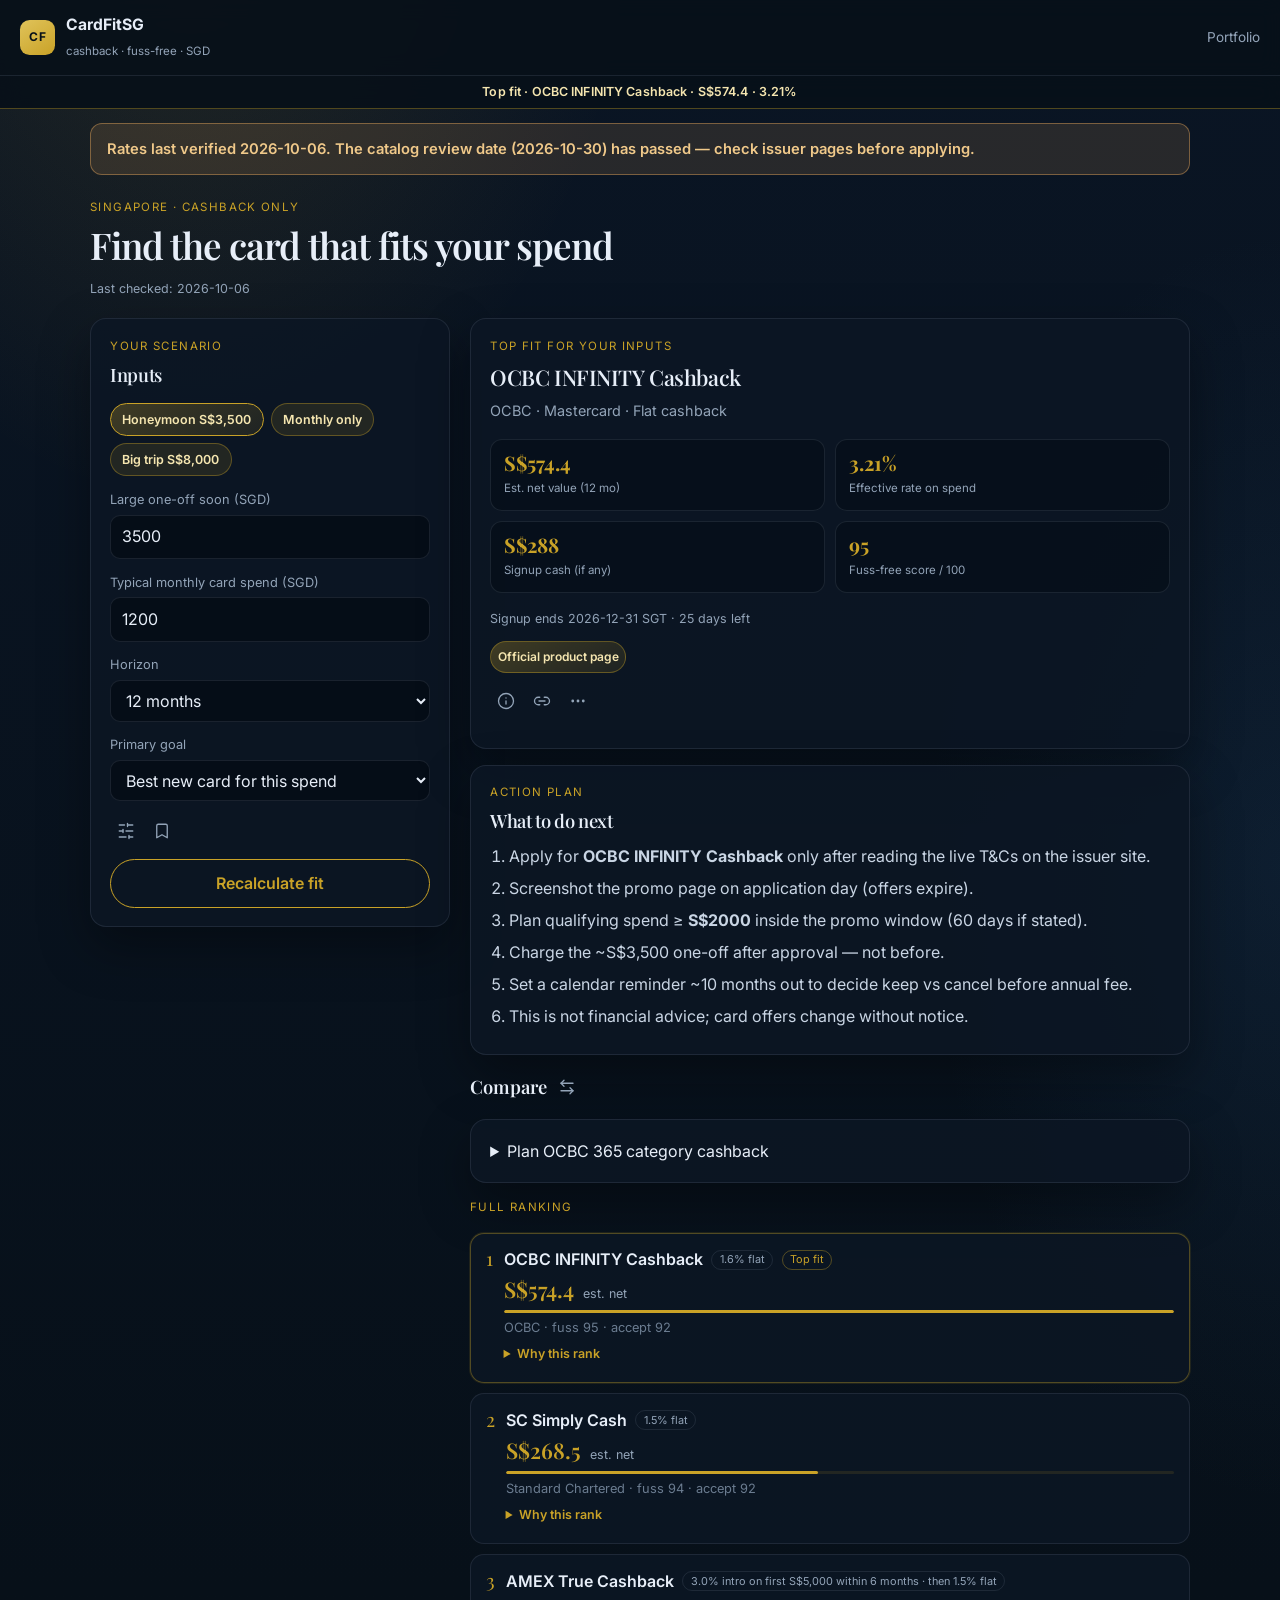
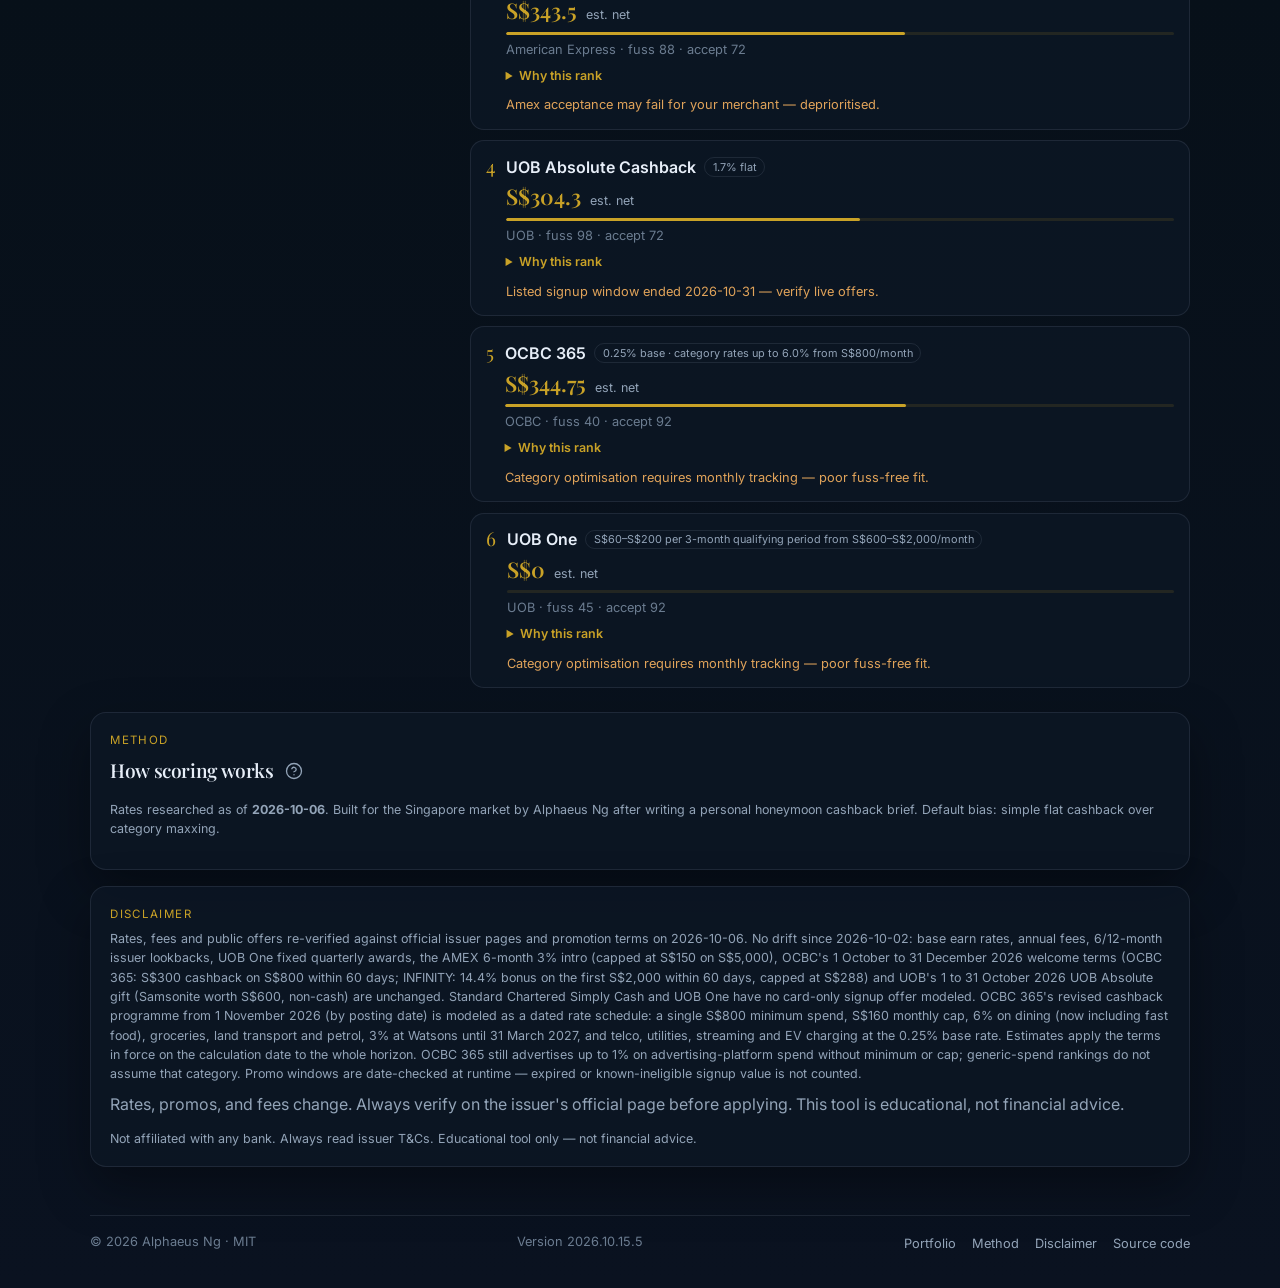
==== index.html @ 8df42d7f "Small ghost icon standard with grouped More options menu Built with Codex CLI." ====
<!DOCTYPE html>
<html lang="en">
<head>
  <meta charset="UTF-8" />
  <meta name="viewport" content="width=device-width, initial-scale=1.0" />
  <title>CardFitSG — Singapore cashback card fit calculator</title>
  <meta name="description" content="Fuss-free Singapore credit card cashback calculator. Rank flat cashback cards for large one-off spends and simple monthly use. By Alphaeus Ng." />
  <meta name="author" content="Alphaeus Ng" />
  <meta name="theme-color" content="#071019" />
  <meta name="color-scheme" content="dark" />
  <link rel="canonical" href="https://alphaeusng.github.io/CardFitSG/" />
  <link rel="manifest" href="manifest.webmanifest" />
  <meta property="og:title" content="CardFitSG" />
  <meta property="og:description" content="Rank a Singapore cashback card for your spend. No category picking." />
  <meta property="og:type" content="website" />
  <meta property="og:url" content="https://alphaeusng.github.io/CardFitSG/" />
  <link rel="icon" href="data:image/svg+xml,%3Csvg xmlns='http://www.w3.org/2000/svg' viewBox='0 0 64 64'%3E%3Crect width='64' height='64' rx='12' fill='%23071019'/%3E%3Ctext x='32' y='42' text-anchor='middle' font-size='20' fill='%23C9A227'%3ESG%3C/text%3E%3C/svg%3E" type="image/svg+xml" />
  <link rel="preconnect" href="https://fonts.googleapis.com" />
  <link rel="preconnect" href="https://fonts.gstatic.com" crossorigin />
  <link href="https://fonts.googleapis.com/css2?family=Inter:wght@400;500;600;700&family=Playfair+Display:wght@500;600&display=swap" rel="stylesheet" />
  <link id="catalog-preload" rel="preload" href="data/cards.json?v=2026.10.15.5" as="fetch" crossorigin />
  <link rel="stylesheet" href="css/style.css?v=2026.10.15.5" />
</head>
<body>
  <a class="skip" href="#main">Skip to calculator</a>

  <header class="topbar">
    <a class="brand" href="./">
      <span class="brand-mark" aria-hidden="true">CF</span>
      <span>
        <strong>CardFitSG</strong>
        <small>cashback · fuss-free · SGD</small>
      </span>
    </a>
    <nav class="top-nav" aria-label="Related">
      <a href="https://alphaeusng.github.io/">Portfolio</a>
    </nav>
  </header>
  <a id="top-fit-dock" class="top-fit-dock" hidden href="#primary">Top fit</a>

  <p id="fatal" hidden role="alert"></p>
  <p id="catalog-review-banner" class="catalog-review-banner" hidden role="status"></p>

  <main id="main" class="wrap">
    <section class="hero">
      <p class="eyebrow">Singapore · cashback only</p>
      <h1>Find the card that fits your spend</h1>
      <p class="muted tiny">Last checked: <time id="last-checked-label">—</time></p>
    </section>

    <div class="layout">
      <form id="form" class="panel" aria-label="Spend scenario">
        <p class="eyebrow">Your scenario</p>
        <h2 style="font-size:1.15rem;margin-bottom:0.85rem">Inputs</h2>

        <div class="preset-row" id="scenario-presets" role="group" aria-label="Spend presets">
          <button type="button" class="preset-chip" data-preset data-one-off="3500" data-monthly="1200" aria-pressed="true">Honeymoon S$3,500</button>
          <button type="button" class="preset-chip" data-preset data-one-off="0" data-monthly="1200" aria-pressed="false">Monthly only</button>
          <button type="button" class="preset-chip" data-preset data-one-off="8000" data-monthly="1200" aria-pressed="false">Big trip S$8,000</button>
        </div>

        <label class="field">
          <span>Large one-off soon (SGD)</span>
          <input type="number" id="oneOff" name="oneOff" min="0" max="100000000" step="50" value="3500" inputmode="decimal" />
        </label>

        <label class="field">
          <span>Typical monthly card spend (SGD)</span>
          <input type="number" id="monthly" name="monthly" min="0" max="100000000" step="50" value="1200" inputmode="decimal" />
        </label>
        <p id="spend-status" class="muted tiny" role="status" aria-live="polite"></p>

        <label class="field">
          <span>Horizon</span>
          <select id="months" name="months">
            <option value="6">6 months</option>
            <option value="12" selected>12 months</option>
            <option value="24">24 months</option>
          </select>
        </label>

        <label class="field">
          <span>Primary goal</span>
          <select id="goal" name="goal">
            <option value="acquire" selected>Best new card for this spend</option>
            <option value="long_term">Best long-term simple card</option>
            <option value="keep">Compare / keep existing</option>
          </select>
        </label>

        <div class="icon-toolbar" role="toolbar" aria-label="Scenario options">
          <button type="button" class="icon-btn disclosure-toggle" id="more-options-toggle" aria-expanded="false" aria-controls="more-options" aria-label="Cards held and preferences" data-tooltip="Cards held and preferences" title="Cards held and preferences"><svg aria-hidden="true" focusable="false" viewBox="0 0 24 24" fill="none" stroke="currentColor" stroke-width="1.75" stroke-linecap="round" stroke-linejoin="round"><line x1="21" x2="14" y1="4" y2="4" /><line x1="10" x2="3" y1="4" y2="4" /><line x1="21" x2="12" y1="12" y2="12" /><line x1="8" x2="3" y1="12" y2="12" /><line x1="21" x2="16" y1="20" y2="20" /><line x1="12" x2="3" y1="20" y2="20" /><line x1="14" x2="14" y1="2" y2="6" /><line x1="8" x2="8" y1="10" y2="14" /><line x1="16" x2="16" y1="18" y2="22" /></svg></button>
          <button type="button" class="icon-btn disclosure-toggle" id="saved-scenarios-toggle" aria-expanded="false" aria-controls="saved-scenarios-panel" aria-label="Saved scenarios" data-tooltip="Saved scenarios" title="Saved scenarios"><svg aria-hidden="true" focusable="false" viewBox="0 0 24 24" fill="none" stroke="currentColor" stroke-width="1.75" stroke-linecap="round" stroke-linejoin="round"><path d="m19 21-7-4-7 4V5a2 2 0 0 1 2-2h10a2 2 0 0 1 2 2v16z" /></svg></button>
        </div>
        <div id="more-options" hidden>
          <p class="eyebrow" style="margin-top:0.5rem">Cards you already hold</p>
          <div class="checks" id="existing-cards"></div>

          <p class="eyebrow">Current or recent principal cards</p>
          <p class="muted tiny" style="margin:0 0 0.35rem">
            Official signup offers need no principal card now or in the last 6–12 months.
            Check any issuer you hold or recently cancelled, including cards not listed above.
          </p>
          <div class="checks" id="recent-issuers"></div>

          <div class="toggles">
            <label class="check">
              <input type="checkbox" id="fussFree" checked />
              <span>Prefer fuss-free (no min spend / categories)</span>
            </label>
            <label class="check">
              <input type="checkbox" id="amexOk" />
              <span>Merchant reliably accepts Amex</span>
            </label>
            <label class="check">
              <input type="checkbox" id="optimizer" />
              <span>Optimizer mode (score category cards aggressively)</span>
            </label>
          </div>
        </div>

        <div id="saved-scenarios-panel" hidden>
          <p class="eyebrow" style="margin-top:0.5rem">Named scenarios</p>
          <p class="muted tiny" style="margin:0 0 0.35rem">
            Save spending assumptions on this device. The share link still follows the scenario on screen.
          </p>
          <label class="field">
            <span>Scenario name</span>
            <input type="text" id="scenario-name" name="scenario-name" maxlength="40" autocomplete="off" placeholder="Honeymoon" />
          </label>
          <button type="button" class="btn" id="save-named-scenario">Save scenario</button>
          <p id="named-scenario-status" class="muted tiny" role="status"></p>
          <ul id="named-scenario-list" class="named-list"></ul>
        </div>

        <button type="submit" class="btn btn-recalculate">Recalculate fit</button>
      </form>

      <div>
        <section id="primary" class="panel" aria-live="polite"></section>

        <section class="panel" style="margin-top:1rem">
          <p class="eyebrow">Action plan</p>
          <h2 style="font-size:1.15rem;margin:0.15rem 0 0.5rem;font-family:var(--serif)">What to do next</h2>
          <div id="plan"></div>
        </section>

        <div class="heading-with-tools" style="margin-top:1rem">
          <h2 class="tool-heading">Compare</h2>
          <div class="icon-toolbar" role="toolbar" aria-label="Compare">
            <button type="button" class="icon-btn disclosure-toggle" id="compare-tools-toggle" aria-expanded="false" aria-controls="compare-tools" aria-label="Compare cards and scenarios" data-tooltip="Compare" title="Compare cards and scenarios"><svg aria-hidden="true" focusable="false" viewBox="0 0 24 24" fill="none" stroke="currentColor" stroke-width="1.75" stroke-linecap="round" stroke-linejoin="round"><path d="M8 3 4 7l4 4" /><path d="M4 7h16" /><path d="M16 21l4-4-4-4" /><path d="M20 17H4" /></svg></button>
          </div>
        </div>
        <div id="compare-tools" hidden>
        <section style="margin-top:1rem" aria-label="Compare two cards">
          <p class="eyebrow">Compare two cards</p>
          <div class="compare-row">
            <label class="field">
              <span>Card A</span>
              <select id="compare-a" aria-label="Compare card A"></select>
            </label>
            <label class="field">
              <span>Card B</span>
              <select id="compare-b" aria-label="Compare card B"></select>
            </label>
          </div>
          <div id="compare-out"></div>
        </section>

        <section style="margin-top:1rem" aria-label="Compare two spending assumptions">
          <p class="eyebrow">Compare spending assumptions</p>
          <p class="muted tiny" style="margin:0.15rem 0 0.5rem">
            Not a second card comparison. The share link stays the same.
          </p>
          <div class="compare-row">
            <label class="field">
              <span>Assumption A</span>
              <select id="assumption-a" aria-label="Compare spending assumption A"></select>
            </label>
            <label class="field">
              <span>Assumption B</span>
              <select id="assumption-b" aria-label="Compare spending assumption B"></select>
            </label>
          </div>
          <div id="assumption-out"></div>
          <button type="button" id="copy-assumptions" class="btn" disabled>Copy comparison</button>
          <p id="assumption-copy-status" class="muted tiny" role="status"></p>
          <textarea id="assumption-copy-fallback" rows="5" readonly hidden aria-label="Spending comparison to copy"></textarea>
        </section>
        </div>

        <section id="category-planner" class="panel" style="margin-top:1rem" aria-label="OCBC 365 category planner">
          <details>
            <summary>Plan OCBC 365 category cashback</summary>
            <p class="muted tiny">Optional monthly estimate, outside the generic ranking. Use eligible transactions posted in the same calendar month. Do not include excluded payments or count a purchase twice.</p>
            <label class="check"><input type="checkbox" id="category-enable" /> <span>Enable monthly category estimate</span></label>
            <div id="category-controls" hidden>
              <div class="compare-row">
                <label class="field"><span>Posting month</span><input type="month" id="category-month" min="2026-10" max="2099-12" /></label>
                <label class="field"><span>Total eligible monthly spend (SGD)</span><input type="number" id="category-total" min="0" max="100000000" step="0.01" inputmode="decimal" /></label>
              </div>
              <p class="muted tiny">Category amounts are parts of this total. The remainder earns base cashback. Dining excludes hotel banquets and, before November, ordinary fast-food purchases. Check merchant codes in the terms. Watsons marketplace purchases do not qualify for the Watsons category. Recurring SG telco / electricity means eligible automatic monthly card charges.</p>
              <div id="category-fields" class="compare-row category-fields"></div>
              <details>
                <summary>Separate advertising estimate</summary>
                <p class="muted tiny">Eligible issuer-listed advertising platforms only. No minimum or cap for this estimate. These amounts stay outside the monthly total, lifestyle estimate and ranking; they do not help meet this planner’s minimum. Mobile-wallet payments do not qualify. Enter only an instalment posted this month.</p>
                <div class="compare-row">
                  <label class="field"><span>Eligible full-payment advertising (SGD)</span><input type="number" id="category-ad-full" min="0" max="100000000" step="0.01" inputmode="decimal" /></label>
                  <label class="field"><span>Eligible posted advertising instalment (SGD)</span><input type="number" id="category-ad-instalment" min="0" max="100000000" step="0.01" inputmode="decimal" /></label>
                </div>
              </details>
              <div id="category-out" aria-live="polite"></div>
              <p class="muted tiny">Estimate only: excludes annual fees, signup rewards, gifts, FX fees, interest and fuel discounts. Refunds, exclusions and posting delays can change eligibility. Planner inputs are not saved or included in share links. Future months use published scheduled terms.</p>
            </div>
          </details>
        </section>

        <section style="margin-top:1rem" aria-label="Full ranking">
          <p class="eyebrow">Full ranking</p>
          <div id="ranked" class="rank-list"></div>
        </section>
      </div>
    </div>

    <section id="method" class="panel" style="margin-top:1.5rem">
      <p class="eyebrow">Method</p>
      <div class="heading-with-tools">
        <h2 style="font-family:var(--serif);font-size:1.2rem">How scoring works</h2>
        <div class="icon-toolbar" role="toolbar" aria-label="Scoring details">
          <button type="button" class="icon-btn disclosure-toggle" id="method-details-toggle" aria-expanded="false" aria-controls="method-details" aria-label="How scoring works: details" data-tooltip="Details" title="How scoring works: details"><svg aria-hidden="true" focusable="false" viewBox="0 0 24 24" fill="none" stroke="currentColor" stroke-width="1.75" stroke-linecap="round" stroke-linejoin="round"><circle cx="12" cy="12" r="10" /><path d="M9.09 9a3 3 0 0 1 5.83 1c0 2-3 3-3 3" /><path d="M12 17h.01" /></svg></button>
        </div>
      </div>
      <div id="method-details" hidden>
      <ul class="reasons">
        <li>Estimates cash from published flat / intro rates on your one-off + monthly spend.</li>
        <li>Adds signup cash only if the promo is active, spend clears the hurdle, and known issuer eligibility permits it.</li>
        <li>Boosts high fuss-free scores; penalises min-spend category cards unless optimizer mode is on.</li>
        <li>Excludes declared new-to-issuer value when your selected wallet or current/recent issuer history includes that bank; other overlaps retain a soft penalty.</li>
        <li>Unlisted and cancelled principal cards can be marked by issuer so the 6/12-month lookback is decided in the tool.</li>
        <li>Does <em>not</em> model FX fees, 0% instalments, or insurance perks.</li>
        <li>The optional month-by-month view splits base cashback, intro effects, signup cash, quarterly awards, and fees. Those lines add up to the ranked net. Non-cash gifts stay outside that total.</li>
        <li>Named scenarios stay in this browser. Comparing two of them explains rank changes and leaves the active share link on the scenario in the form.</li>
      </ul>
      </div>
      <p class="muted tiny">
        Rates researched as of <strong id="asof-label">—</strong>.
        <span id="review-by-line">Review by <strong id="review-by-label">—</strong>.</span>
        Built for the Singapore market by Alphaeus Ng after writing a personal honeymoon cashback brief.
        Default bias: simple flat cashback over category maxxing.
      </p>
    </section>

    <section id="disclaimer-block" class="panel" style="margin-top:1rem">
      <p class="eyebrow">Disclaimer</p>
      <p id="rates-note" class="muted tiny" style="margin:0.25rem 0 0.5rem"></p>
      <p id="disclaimer" class="muted" style="margin:0.25rem 0 0"></p>
      <p class="muted tiny" style="margin:0.75rem 0 0">
        Not affiliated with any bank. Always read issuer T&amp;Cs. Educational tool only — not financial advice.
      </p>
    </section>
  </main>

  <footer class="footer">
    <span>© 2026 Alphaeus Ng · MIT</span>
    <span>Version <span id="site-version">—</span></span>
    <span class="footer-links">
      <a href="https://alphaeusng.github.io/">Portfolio</a>
      <a href="#method">Method</a>
      <a href="#disclaimer-block">Disclaimer</a>
      <a href="https://github.com/AlphaeusNg/CardFitSG" target="_blank" rel="noopener noreferrer">Source code</a>
    </span>
  </footer>

  <script src="https://alphaeusng.github.io/js/kofi-support.js?v=2026.10.15.5" data-auto-footer defer></script>
  <script src="js/version.js?v=2026.10.15.5"></script>
  <script src="js/engine.js?v=2026.10.15.5"></script>
  <script src="js/scenario.js?v=2026.10.15.5"></script>
  <script src="js/category-planner.js?v=2026.10.15.5"></script>
  <script src="js/app.js?v=2026.10.15.5"></script>
</body>
</html>
---- css/style.css ----
:root {
  --ink: #071019;
  --bg: #071019;
  --panel: rgba(12, 22, 36, 0.88);
  --text: #e7eef8;
  --muted: #93a4b8;
  --dim: #6b7c90;
  --gold: #c9a227;
  --gold-soft: rgba(201, 162, 39, 0.12);
  --gold-line: rgba(201, 162, 39, 0.38);
  --line: rgba(148, 163, 184, 0.14);
  --ok: #5ecf8e;
  --warn: #e0a35a;
  --bad: #e07a7a;
  --serif: "Playfair Display", Georgia, serif;
  --sans: "Inter", system-ui, sans-serif;
  --radius: 14px;
  --shadow: 0 20px 50px rgba(0, 0, 0, 0.35);
  --icon-btn-size: 32px;
  --icon-btn-radius: 8px;
  --icon-size: 18px;
  --icon-stroke: 1.75;
  --icon-btn-target: 44px;
  --icon-btn-gap: 4px;
}

*,
*::before,
*::after {
  box-sizing: border-box;
}

html {
  color-scheme: dark;
}

body {
  margin: 0;
  min-height: 100vh;
  font-family: var(--sans);
  color: var(--text);
  line-height: 1.55;
  background:
    radial-gradient(ellipse 70% 45% at 15% -5%, rgba(201, 162, 39, 0.14), transparent 50%),
    radial-gradient(ellipse 50% 40% at 100% 30%, rgba(40, 90, 140, 0.16), transparent 55%),
    linear-gradient(180deg, #0a1524 0%, #071019 55%, #0a1220 100%);
}

a {
  color: var(--gold);
  text-decoration: none;
}
a:hover {
  color: #e0c35a;
}

.skip {
  position: absolute;
  left: -999px;
}
.skip:focus {
  left: 1rem;
  top: 1rem;
  z-index: 40;
  background: var(--gold);
  color: var(--ink);
  padding: 0.4rem 0.7rem;
  border-radius: 0.5rem;
}

.topbar {
  display: flex;
  align-items: center;
  justify-content: space-between;
  gap: 1rem;
  padding: 0.8rem 1.25rem;
  border-bottom: 1px solid var(--line);
  background: rgba(7, 16, 25, 0.9);
  backdrop-filter: blur(10px);
  position: sticky;
  top: 0;
  z-index: 20;
  transition: transform 0.22s ease, opacity 0.22s ease;
  will-change: transform;
}

.topbar.is-scroll-hidden {
  transform: translateY(calc(-100% - 1px));
  opacity: 0;
  pointer-events: none;
}

.topbar:focus-within {
  transform: translateY(0);
  opacity: 1;
  pointer-events: auto;
}

.top-fit-dock {
  display: flex;
  align-items: center;
  justify-content: center;
  position: sticky;
  top: var(--topbar-h, 3.75rem);
  z-index: 19;
  margin: 0;
  padding: 0.42rem 1rem;
  font-size: 0.78rem;
  font-weight: 600;
  letter-spacing: 0.01em;
  color: #f5e6b0;
  text-align: center;
  text-decoration: none;
  white-space: nowrap;
  overflow: hidden;
  text-overflow: ellipsis;
  background: rgba(7, 16, 25, 0.9);
  backdrop-filter: blur(10px);
  border-bottom: 1px solid var(--gold-line);
  transition: top 0.22s ease, color 0.15s ease;
}
.top-fit-dock[hidden] {
  display: none;
}
.topbar.is-scroll-hidden + .top-fit-dock {
  top: 0;
}
.top-fit-dock:hover,
.top-fit-dock:focus-visible {
  color: #e0c35a;
}
.top-fit-dock:focus-visible {
  outline: 2px solid var(--gold-line);
  outline-offset: -2px;
}

@media (prefers-reduced-motion: reduce) {
  .topbar,
  .top-fit-dock { transition: none; }
}

.brand {
  display: flex;
  align-items: center;
  gap: 0.7rem;
  color: inherit;
}
.brand-mark {
  width: 2.2rem;
  height: 2.2rem;
  border-radius: 0.6rem;
  display: grid;
  place-items: center;
  font-weight: 700;
  font-size: 0.75rem;
  letter-spacing: 0.02em;
  color: var(--ink);
  background: linear-gradient(145deg, #e0c35a, var(--gold));
}
.brand strong {
  display: block;
  font-size: 0.98rem;
}
.brand small {
  color: var(--muted);
  font-size: 0.72rem;
}

.top-nav {
  display: flex;
  gap: 0.85rem;
  font-size: 0.85rem;
}
.top-nav a {
  color: var(--muted);
}
.top-nav a:hover {
  color: var(--text);
}

.wrap {
  overflow-wrap: anywhere;
  width: min(1100px, 100% - 2rem);
  margin: 0 auto;
  padding: 1.5rem 0 3rem;
}

.hero {
  margin: 0 0 1.25rem;
}
.hero h1 {
  font-family: var(--serif);
  font-weight: 600;
  font-size: clamp(1.7rem, 3.5vw, 2.3rem);
  letter-spacing: -0.03em;
  margin: 0;
  line-height: 1.2;
}
.eyebrow {
  font-size: 0.72rem;
  letter-spacing: 0.12em;
  text-transform: uppercase;
  color: var(--gold);
  margin: 0 0 0.35rem;
}

.layout {
  display: grid;
  grid-template-columns: minmax(280px, 360px) minmax(0, 1fr);
  gap: 1.25rem;
  align-items: start;
}

.panel {
  background: var(--panel);
  border: 1px solid var(--line);
  border-radius: calc(var(--radius) + 2px);
  padding: 1.15rem 1.2rem;
  box-shadow: var(--shadow);
}

.panel h2,
.card-title {
  font-family: var(--serif);
  font-weight: 550;
  font-size: 1.35rem;
  margin: 0.15rem 0 0.35rem;
  letter-spacing: -0.02em;
}

.preset-row {
  display: flex;
  flex-wrap: wrap;
  gap: 0.45rem;
  margin: 0 0 0.9rem;
}
.preset-chip {
  max-width: 100%;
  appearance: none;
  font: inherit;
  font-size: 0.78rem;
  font-weight: 600;
  color: #f5e6b0;
  background: var(--gold-soft);
  border: 1px solid var(--gold-line);
  border-radius: 999px;
  padding: 0.35rem 0.7rem;
  cursor: pointer;
}
.preset-chip:hover {
  filter: brightness(1.08);
}
.preset-chip:focus-visible {
  outline: 2px solid var(--gold-line);
  outline-offset: 1px;
}
.preset-chip.is-active,
.preset-chip[aria-pressed="true"] {
  background: linear-gradient(145deg, rgba(201, 162, 39, 0.28), rgba(201, 162, 39, 0.1));
  border-color: var(--gold);
}

.compare-row {
  display: grid;
  grid-template-columns: minmax(0, 1fr) minmax(0, 1fr);
  gap: 0.75rem;
}

@media (max-width: 640px) {
  .compare-row {
    grid-template-columns: minmax(0, 1fr);
  }
}

label.field {
  display: block;
  min-width: 0;
  margin-bottom: 0.85rem;
}

#spend-status {
  margin: -0.35rem 0 0.85rem;
  color: #f0c98a;
}
#spend-status:empty {
  margin: 0;
  height: 0;
  overflow: hidden;
}
label.field > span {
  display: block;
  font-size: 0.8rem;
  color: var(--muted);
  margin-bottom: 0.3rem;
}

input[type="number"],
input[type="month"],
input[type="text"],
select {
  width: 100%;
  min-width: 0;
  font: inherit;
  color: var(--text);
  background: rgba(2, 8, 16, 0.55);
  border: 1px solid var(--line);
  border-radius: 10px;
  padding: 0.55rem 0.7rem;
}
input:focus,
select:focus {
  outline: 2px solid var(--gold-line);
  outline-offset: 1px;
}

.checks {
  display: grid;
  gap: 0.35rem;
  margin: 0.35rem 0 0.85rem;
}
.check {
  display: flex;
  min-height: 28px;
  align-items: center;
  gap: 0.5rem;
  font-size: 0.88rem;
  color: #c5d0de;
  cursor: pointer;
}
.check input {
  accent-color: var(--gold);
  flex-shrink: 0;
}
.check > span { min-width: 0; }

.toggles {
  display: grid;
  gap: 0.4rem;
  margin-bottom: 1rem;
}

.btn {
  appearance: none;
  width: 100%;
  overflow-wrap: anywhere;
  border: 1px solid var(--gold-line);
  background: linear-gradient(145deg, rgba(201, 162, 39, 0.28), rgba(201, 162, 39, 0.1));
  color: #f5e6b0;
  font: inherit;
  font-weight: 600;
  padding: 0.7rem 1rem;
  border-radius: 999px;
  cursor: pointer;
}
.btn:hover {
  filter: brightness(1.08);
}

.heading-with-tools {
  display: flex;
  flex-direction: row;
  flex-wrap: wrap;
  align-items: center;
  justify-content: flex-start;
  gap: 0.65rem var(--icon-btn-gap);
  margin: 0.35rem 0 0.75rem;
}
.heading-with-tools h2,
.heading-with-tools .tool-heading {
  margin: 0;
  min-width: 0;
}
.tool-heading {
  font-family: var(--serif);
  font-weight: 600;
  font-size: 1.15rem;
}
.heading-with-tools .icon-toolbar {
  margin: 0;
}

.icon-toolbar {
  display: flex;
  flex-direction: row;
  flex-wrap: nowrap;
  align-items: center;
  gap: var(--icon-btn-gap);
  margin: 0.35rem 0 0.75rem;
  max-width: 100%;
  position: relative;
  z-index: 1;
}
.icon-toolbar:hover,
.icon-toolbar:focus-within,
.icon-toolbar:has(.show-tip) {
  z-index: 4;
}

.icon-btn {
  appearance: none;
  position: relative;
  display: inline-flex;
  align-items: center;
  justify-content: center;
  flex: 0 0 auto;
  width: var(--icon-btn-size);
  height: var(--icon-btn-size);
  min-width: var(--icon-btn-size);
  min-height: var(--icon-btn-size);
  margin: 0;
  padding: 0;
  border: 0;
  box-shadow: none;
  border-radius: var(--icon-btn-radius);
  background: transparent;
  color: var(--muted);
  font: inherit;
  line-height: 1;
  cursor: pointer;
}
.icon-btn::before {
  content: "";
  position: absolute;
  inset: calc((var(--icon-btn-size) - var(--icon-btn-target)) / 2);
  background: transparent;
}
.icon-btn svg {
  display: block;
  width: var(--icon-size);
  height: var(--icon-size);
  fill: none;
  stroke: currentColor;
  stroke-width: var(--icon-stroke);
  stroke-linecap: round;
  stroke-linejoin: round;
  pointer-events: none;
}
.icon-btn:hover,
.icon-btn:focus-visible {
  background: color-mix(in srgb, var(--muted) 12%, transparent);
  color: var(--text);
}
.icon-btn[aria-expanded="true"] {
  background: var(--gold-soft);
  box-shadow: none;
  color: var(--gold);
}
.icon-btn:focus-visible {
  outline: 2px solid var(--text);
  outline-offset: 3px;
}
.icon-btn[data-tooltip]::after {
  content: attr(data-tooltip);
  position: absolute;
  top: calc(100% + 6px);
  bottom: auto;
  left: 0;
  right: auto;
  z-index: 6;
  width: max-content;
  max-width: min(11rem, 30vw);
  padding: 0.35rem 0.5rem;
  border: 1px solid var(--gold-line);
  border-radius: 4px;
  background: var(--ink);
  color: var(--text);
  font-size: 0.8rem;
  font-weight: 600;
  line-height: 1.4;
  text-align: left;
  white-space: normal;
  overflow-wrap: anywhere;
  pointer-events: none;
  visibility: hidden;
}
.named-actions > .icon-btn:last-child:not(:first-child)[data-tooltip]::after {
  left: auto;
  right: 0;
}
.icon-btn[data-tooltip]:hover::after,
.icon-btn[data-tooltip]:focus-visible::after,
.icon-btn.show-tip::after,
.icon-btn[data-tooltip].show-tip::after {
  visibility: visible;
}

.result-actions {
  display: flex;
  flex-wrap: wrap;
  gap: 0.375rem;
  margin: 0.75rem 0;
}
.result-actions .btn {
  display: inline-flex;
  align-items: center;
  justify-content: center;
  width: auto;
  max-width: 100%;
  min-height: 2rem;
  padding: 0.3rem 0.4rem;
  font-size: 0.75rem;
  line-height: 1.3;
  text-align: center;
}

.issuer {
  color: var(--muted);
  font-size: 0.9rem;
  margin: 0 0 1rem;
}

.metrics {
  display: grid;
  grid-template-columns: repeat(2, minmax(0, 1fr));
  gap: 0.65rem;
  margin-bottom: 1rem;
}
.metric {
  background: rgba(2, 8, 16, 0.4);
  border: 1px solid var(--line);
  border-radius: 12px;
  padding: 0.7rem 0.8rem;
}
.metric b {
  display: block;
  font-family: var(--serif);
  font-size: 1.25rem;
  color: var(--gold);
  line-height: 1.15;
}
.metric span {
  font-size: 0.72rem;
  color: var(--muted);
}

.reasons {
  margin: 0 0 0.85rem;
  padding-left: 1.15rem;
  color: #c9d5e4;
}
.reasons li {
  margin-bottom: 0.3rem;
}

.warn {
  background: rgba(224, 163, 90, 0.1);
  border: 1px solid rgba(224, 163, 90, 0.35);
  border-radius: 10px;
  padding: 0.65rem 0.8rem;
  color: #f0c98a;
  font-size: 0.88rem;
  margin-bottom: 0.75rem;
}
.warn p,
.notes p {
  margin: 0.25rem 0;
}
.notes {
  color: var(--muted);
  font-size: 0.86rem;
  margin-bottom: 0.5rem;
}
.muted {
  color: var(--muted);
}
.tiny {
  font-size: 0.78rem;
}

.rank-list {
  display: grid;
  gap: 0.65rem;
  margin-top: 1rem;
}
.rank-card {
  display: grid;
  grid-template-columns: auto minmax(0, 1fr);
  gap: 0.65rem;
  background: var(--panel);
  border: 1px solid var(--line);
  border-radius: var(--radius);
  padding: 0.85rem 0.95rem;
}
.rank-card.is-top {
  border-color: var(--gold-line);
  box-shadow: 0 0 0 1px rgba(201, 162, 39, 0.12);
}
.rank-card.is-held {
  opacity: 0.92;
}
.rank-num {
  font-family: var(--serif);
  font-size: 1.2rem;
  color: var(--gold);
  line-height: 1.15;
}
.rank-body h3 {
  margin: 0;
  overflow-wrap: anywhere;
  font-size: 1rem;
  font-weight: 600;
}
.rank-body header {
  display: flex;
  flex-wrap: wrap;
  align-items: center;
  gap: 0.4rem 0.55rem;
}
.pill {
  font-size: 0.68rem;
  border: 1px solid var(--line);
  border-radius: 999px;
  padding: 0.1rem 0.45rem;
  color: var(--muted);
  max-width: 100%;
  white-space: normal;
  line-height: 1.35;
}
.pill-held {
  border-color: rgba(94, 207, 142, 0.4);
  color: var(--ok);
}
.pill-top {
  border-color: var(--gold-line);
  color: var(--gold);
}
.rank-meta {
  margin: 0.2rem 0;
  font-size: 0.8rem;
  color: var(--dim);
}
.rank-hero {
  margin: 0.3rem 0 0;
  font-size: 0.78rem;
  color: var(--muted);
}
.rank-hero strong {
  display: inline-block;
  max-width: 100%;
  overflow-wrap: anywhere;
  font-family: var(--serif);
  font-size: 1.35rem;
  font-weight: 600;
  color: var(--gold);
  line-height: 1.15;
  margin-right: 0.35rem;
}
.rank-bar {
  height: 3px;
  border-radius: 999px;
  background: rgba(201, 162, 39, 0.12);
  margin: 0.45rem 0 0.3rem;
  overflow: hidden;
}
.rank-bar-fill {
  display: block;
  height: 100%;
  background: var(--gold);
  border-radius: inherit;
}
.rank-value {
  margin: 0.15rem 0 0;
  font-size: 0.9rem;
}
.rank-why {
  margin: 0.4rem 0 0;
  font-size: 0.82rem;
  color: var(--muted);
}
.rank-why summary {
  cursor: pointer;
  color: var(--gold);
  font-size: 0.78rem;
  font-weight: 600;
  width: fit-content;
  max-width: 100%;
  min-height: 24px;
  overflow-wrap: anywhere;
}
.rank-why summary:focus-visible {
  outline: 2px solid var(--gold-line);
  outline-offset: 2px;
}
.rank-why ul {
  margin: 0.35rem 0 0;
  padding-left: 1.1rem;
  color: #c9d5e4;
}
.rank-why li {
  margin-bottom: 0.2rem;
}
.warn-inline {
  margin: 0.35rem 0 0;
  font-size: 0.8rem;
  color: var(--warn);
}

.named-list {
  list-style: none;
  margin: 0.35rem 0 0.85rem;
  padding: 0;
}
.named-list li {
  display: flex;
  flex-wrap: wrap;
  align-items: center;
  justify-content: space-between;
  gap: 0.5rem;
  margin: 0.3rem 0;
}
.named-list li > span:first-child {
  min-width: 0;
  overflow-wrap: anywhere;
}
.named-actions {
  display: inline-flex;
  flex-direction: row;
  flex-wrap: wrap;
  align-items: center;
  max-width: 100%;
  gap: var(--icon-btn-gap);
  margin: 0;
}
.month-math {
  margin: 0.75rem 0 0;
}
.month-math summary {
  cursor: pointer;
  min-height: 24px;
  color: var(--gold);
  font-size: 0.82rem;
  font-weight: 600;
  width: fit-content;
}
.month-scroll {
  overflow-x: auto;
}
.month-table {
  width: 100%;
  border-collapse: collapse;
  font-size: 0.78rem;
  margin-top: 0.45rem;
}
.month-table caption {
  caption-side: bottom;
  text-align: left;
  color: var(--muted);
  padding-top: 0.35rem;
}
.month-table th,
.month-table td {
  text-align: right;
  padding: 0.28rem 0.4rem;
  border-bottom: 1px solid var(--line);
  white-space: nowrap;
}
.month-table th:first-child,
.month-table td:first-child {
  text-align: left;
}
.gift-aside,
.signup-aside,
.assumption-why {
  margin: 0.45rem 0 0;
  color: #c9d5e4;
  font-size: 0.82rem;
}

.plan-steps {
  margin: 0.5rem 0 0;
  padding-left: 1.2rem;
  color: #c9d5e4;
}
.plan-steps li {
  margin-bottom: 0.45rem;
}

.footer {
  width: min(1100px, 100% - 2rem);
  margin: 0 auto 2rem;
  padding-top: 1rem;
  border-top: 1px solid var(--line);
  font-size: 0.8rem;
  color: var(--dim);
  display: flex;
  flex-wrap: wrap;
  gap: 0.5rem 1.25rem;
  justify-content: space-between;
}
.footer-links {
  display: flex;
  flex-wrap: wrap;
  gap: 0.65rem 1rem;
}
.footer-links a {
  display: inline-flex;
  align-items: center;
  min-height: 24px;
  color: var(--muted);
}
.footer-links a:hover {
  color: var(--gold);
}

.catalog-review-banner {
  background: rgba(224, 163, 90, 0.14);
  border: 1px solid rgba(224, 163, 90, 0.45);
  color: #f0c98a;
  padding: 0.85rem 1rem;
  margin: 0.85rem auto 0;
  width: min(1100px, 100% - 2rem);
  border-radius: 12px;
  font-size: 0.92rem;
  font-weight: 600;
}
.catalog-review-banner[hidden] {
  display: none;
}

#fatal {
  background: rgba(224, 122, 122, 0.12);
  border: 1px solid rgba(224, 122, 122, 0.4);
  color: #f0b4b4;
  padding: 1rem;
  margin: 1rem auto;
  width: min(1100px, 100% - 2rem);
  border-radius: 12px;
}

#primary {
  scroll-margin-top: calc(var(--topbar-h, 3.75rem) + 2.6rem);
}

@media (max-width: 860px) {
  .layout {
    grid-template-columns: minmax(0, 1fr);
  }
  .top-nav {
    display: none;
  }
  #primary {
    scroll-margin-top: calc(var(--topbar-h, 3.75rem) + 2.75rem);
  }
}

@media (max-width: 480px) {
  .metrics {
    grid-template-columns: 1fr;
  }
  .wrap {
    width: min(100% - 1.25rem, 1100px);
  }
}

.category-fields .field { min-width: 0; }
#category-planner input { min-width: 0; width: 100%; }
#category-planner input[type="checkbox"] { width: auto; }

.layout > * { min-width: 0; }

.btn.btn-recalculate {
  background: transparent;
  border: 1px solid var(--gold);
  color: var(--gold);
}
.btn.btn-recalculate:focus-visible {
  outline: 2px solid var(--gold);
  outline-offset: 3px;
}
.more-menu-panel {
  padding: 0.35rem;
  margin-bottom: 0.75rem;
  max-width: 18rem;
  background: var(--panel);
  border: 1px solid var(--line);
  border-radius: var(--radius);
}
.menu-label {
  margin: 0.45rem 0.55rem 0.15rem;
  font-size: 0.68rem;
  letter-spacing: 0.08em;
  text-transform: uppercase;
  color: var(--muted);
}
.menu-item {
  display: flex;
  align-items: center;
  gap: 0.55rem;
  width: 100%;
  min-height: 44px;
  padding: 0.35rem 0.5rem;
  border: 0;
  border-radius: var(--icon-btn-radius);
  background: transparent;
  color: var(--text);
  font: inherit;
  text-align: left;
  cursor: pointer;
}
.menu-item svg {
  width: var(--icon-size);
  height: var(--icon-size);
  fill: none;
  stroke: currentColor;
  stroke-width: var(--icon-stroke);
  stroke-linecap: round;
  stroke-linejoin: round;
}
.menu-item:hover, .menu-item:focus-visible {
  background: color-mix(in srgb, var(--muted) 12%, transparent);
}
.menu-item:focus-visible {
  outline: 2px solid var(--gold);
  outline-offset: 1px;
}
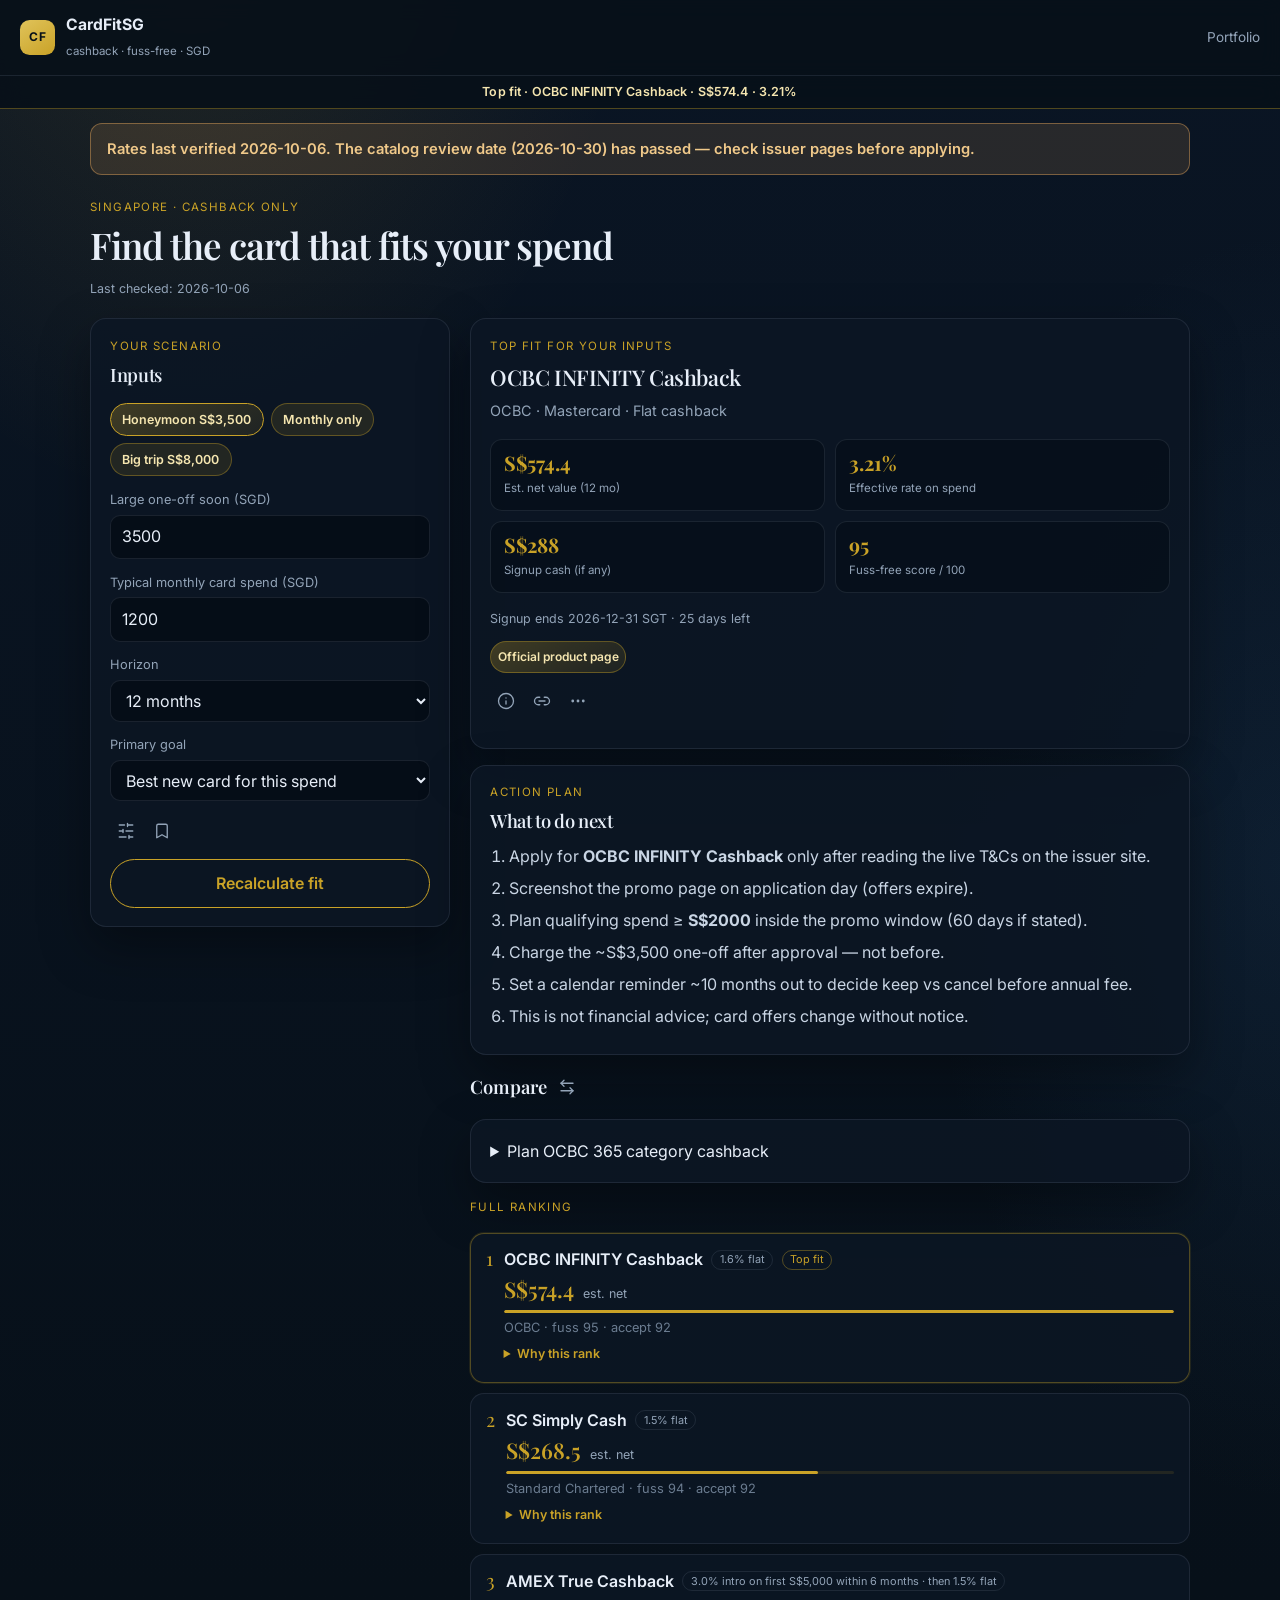
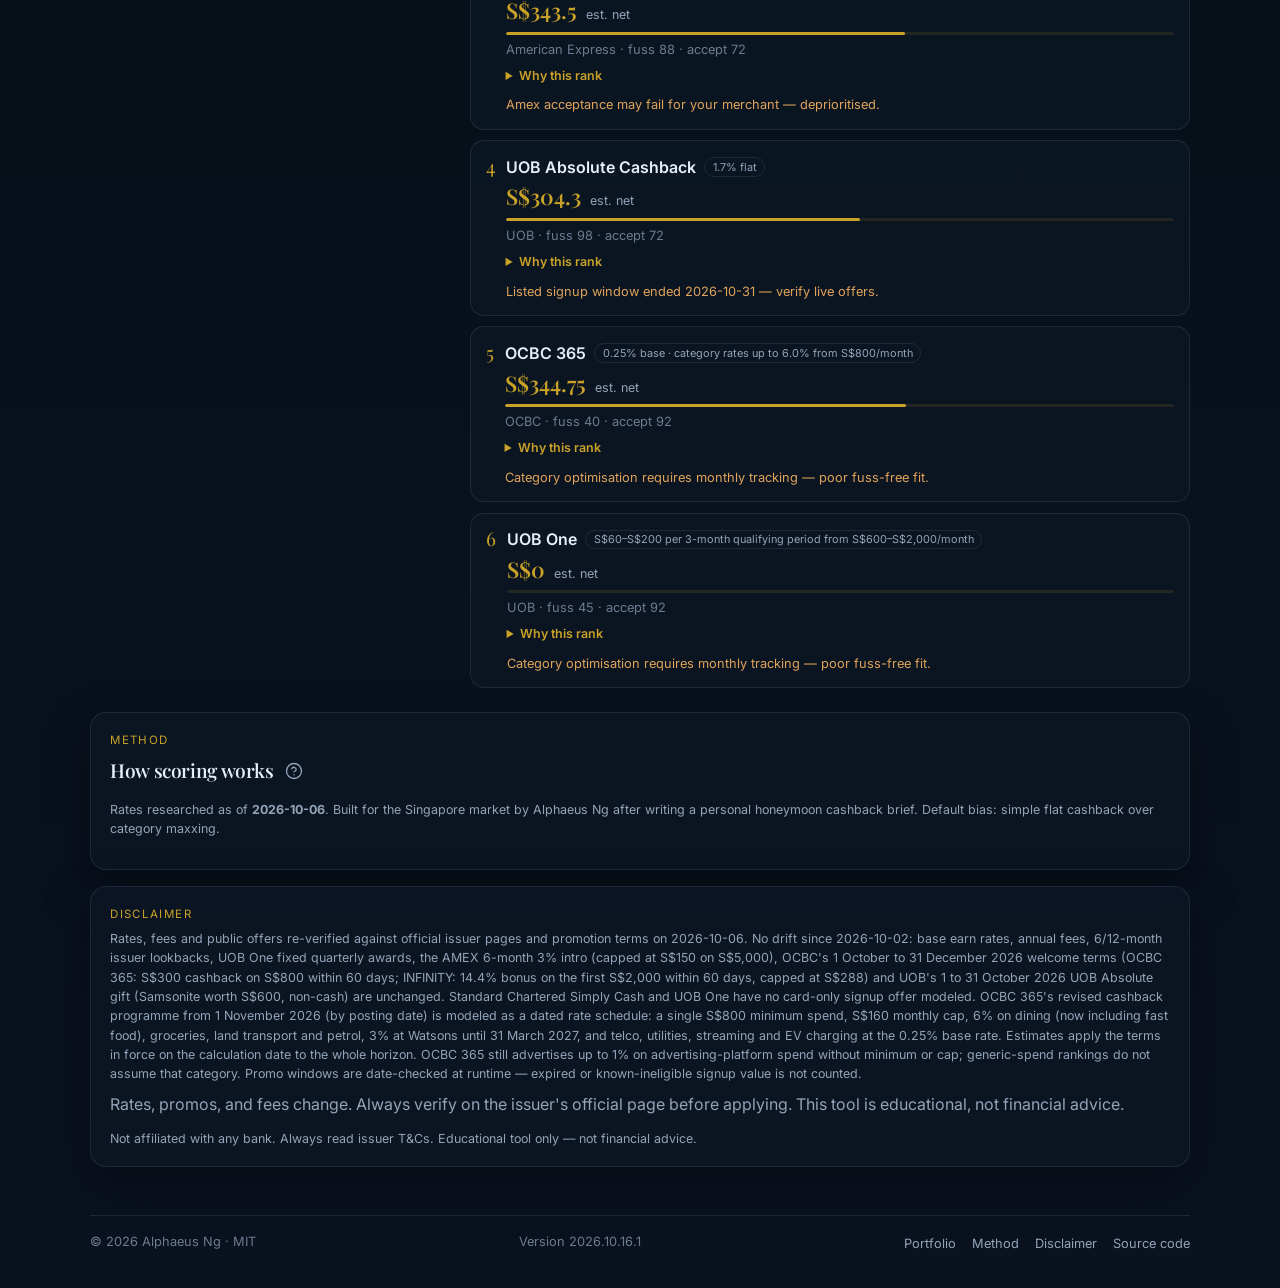
==== commit 778138c1: "Preserve open top-fit tools across date rollover" ====
--- a/index.html
+++ b/index.html
@@ -18,8 +18,8 @@
   <link rel="preconnect" href="https://fonts.googleapis.com" />
   <link rel="preconnect" href="https://fonts.gstatic.com" crossorigin />
   <link href="https://fonts.googleapis.com/css2?family=Inter:wght@400;500;600;700&family=Playfair+Display:wght@500;600&display=swap" rel="stylesheet" />
-  <link id="catalog-preload" rel="preload" href="data/cards.json?v=2026.10.15.5" as="fetch" crossorigin />
-  <link rel="stylesheet" href="css/style.css?v=2026.10.15.5" />
+  <link id="catalog-preload" rel="preload" href="data/cards.json?v=2026.10.16.1" as="fetch" crossorigin />
+  <link rel="stylesheet" href="css/style.css?v=2026.10.16.1" />
 </head>
 <body>
   <a class="skip" href="#main">Skip to calculator</a>
@@ -271,11 +271,11 @@
     </span>
   </footer>
 
-  <script src="https://alphaeusng.github.io/js/kofi-support.js?v=2026.10.15.5" data-auto-footer defer></script>
-  <script src="js/version.js?v=2026.10.15.5"></script>
-  <script src="js/engine.js?v=2026.10.15.5"></script>
-  <script src="js/scenario.js?v=2026.10.15.5"></script>
-  <script src="js/category-planner.js?v=2026.10.15.5"></script>
-  <script src="js/app.js?v=2026.10.15.5"></script>
+  <script src="https://alphaeusng.github.io/js/kofi-support.js?v=2026.10.16.1" data-auto-footer defer></script>
+  <script src="js/version.js?v=2026.10.16.1"></script>
+  <script src="js/engine.js?v=2026.10.16.1"></script>
+  <script src="js/scenario.js?v=2026.10.16.1"></script>
+  <script src="js/category-planner.js?v=2026.10.16.1"></script>
+  <script src="js/app.js?v=2026.10.16.1"></script>
 </body>
 </html>
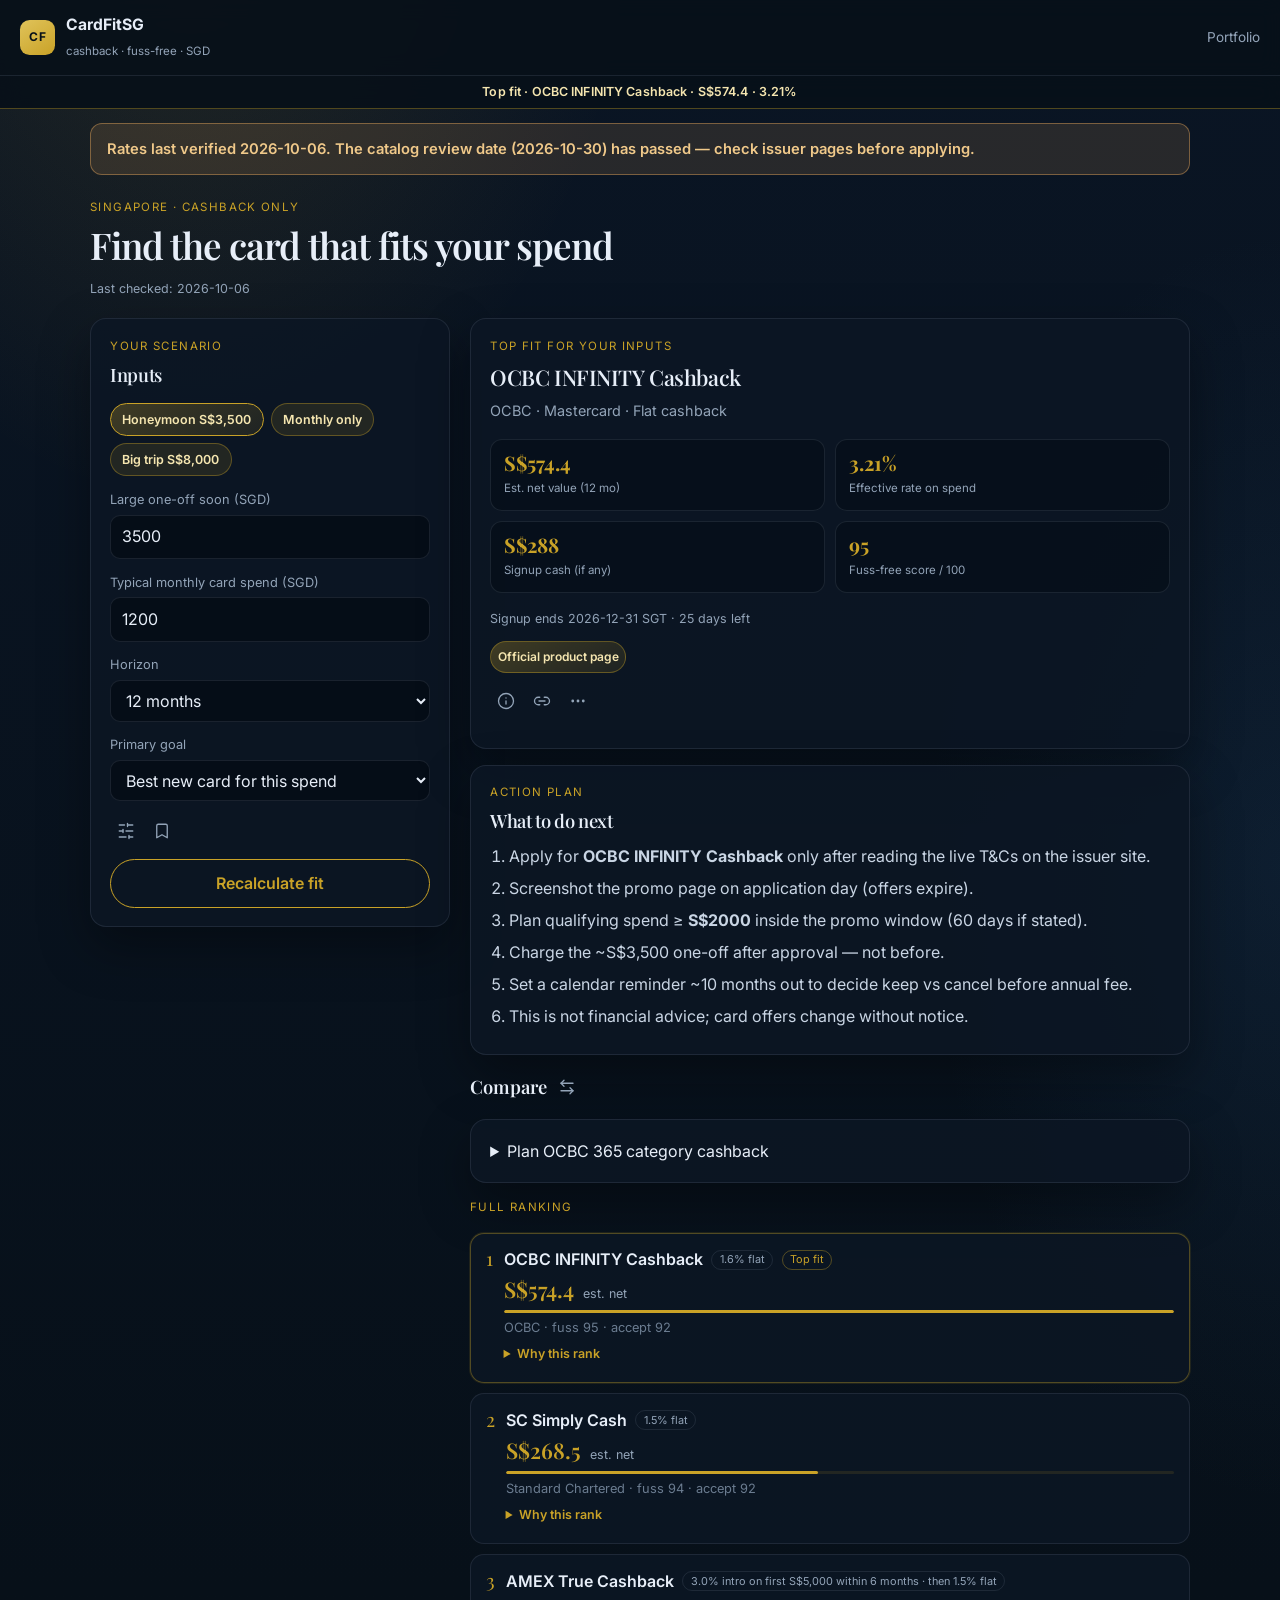
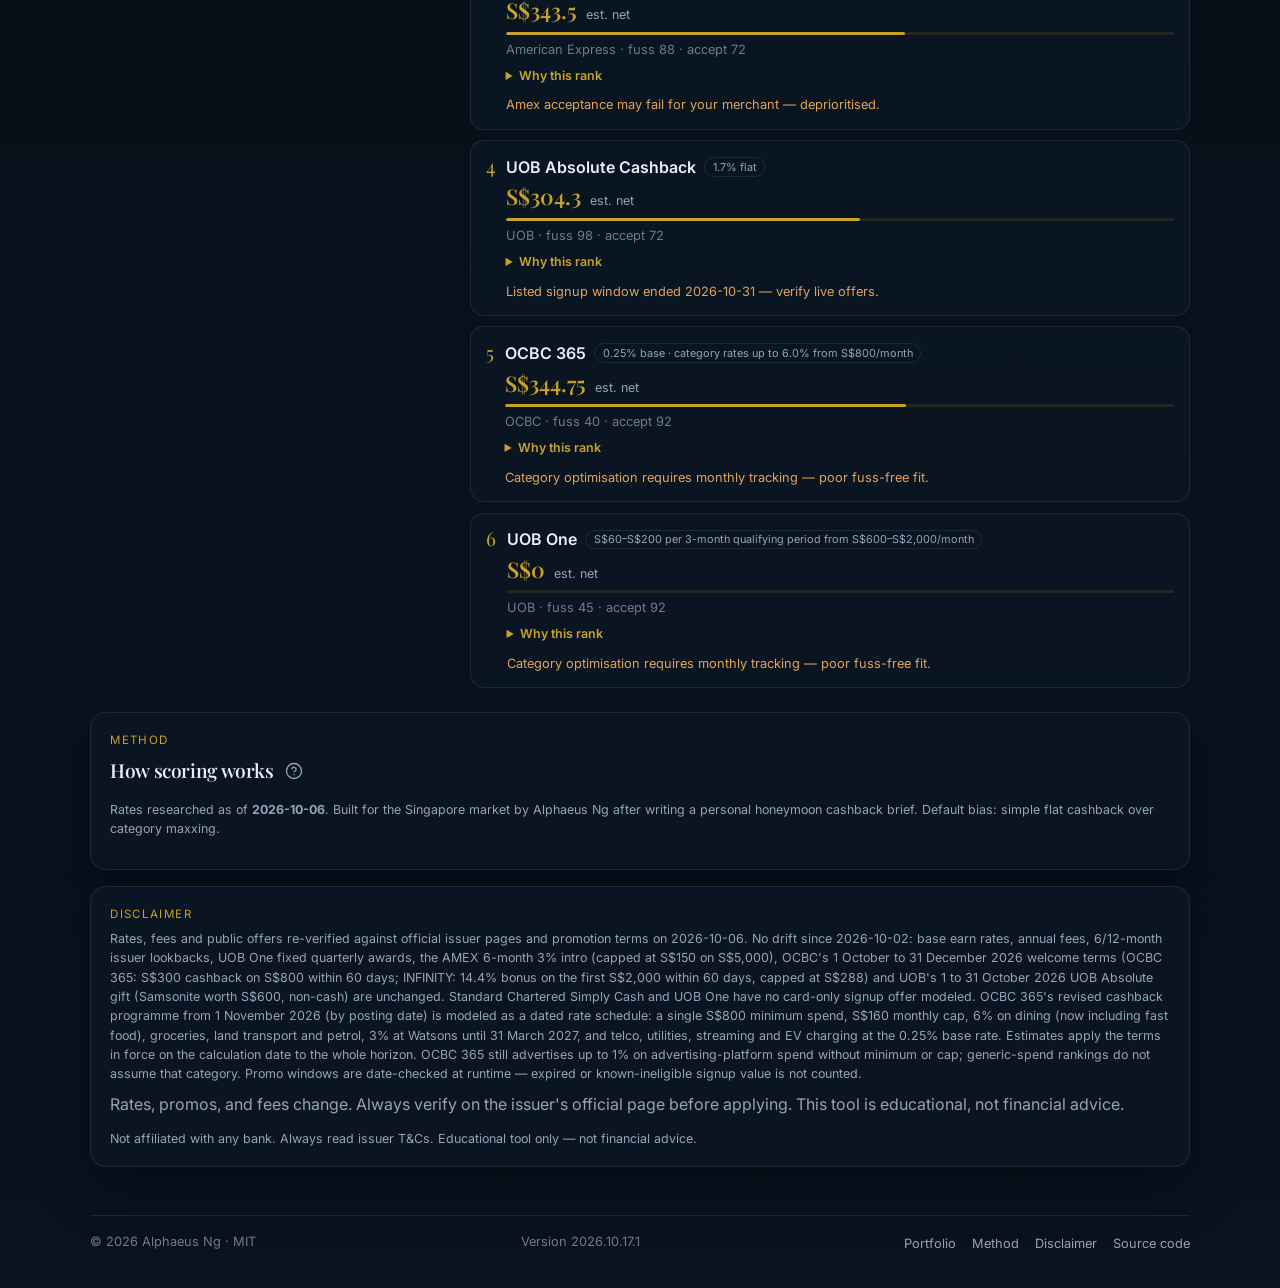
==== commit f88b3041: "Offer selectable share text when clipboard access fails" ====
--- a/index.html
+++ b/index.html
@@ -18,8 +18,8 @@
   <link rel="preconnect" href="https://fonts.googleapis.com" />
   <link rel="preconnect" href="https://fonts.gstatic.com" crossorigin />
   <link href="https://fonts.googleapis.com/css2?family=Inter:wght@400;500;600;700&family=Playfair+Display:wght@500;600&display=swap" rel="stylesheet" />
-  <link id="catalog-preload" rel="preload" href="data/cards.json?v=2026.10.16.1" as="fetch" crossorigin />
-  <link rel="stylesheet" href="css/style.css?v=2026.10.16.1" />
+  <link id="catalog-preload" rel="preload" href="data/cards.json?v=2026.10.17.1" as="fetch" crossorigin />
+  <link rel="stylesheet" href="css/style.css?v=2026.10.17.1" />
 </head>
 <body>
   <a class="skip" href="#main">Skip to calculator</a>
@@ -138,6 +138,10 @@
 
       <div>
         <section id="primary" class="panel" aria-live="polite"></section>
+        <div id="share-copy-recovery" class="panel" hidden>
+          <p id="share-copy-status" role="status">Copy unavailable. Select this text to copy it.</p>
+          <textarea id="share-copy-text" rows="4" readonly aria-label="Recommendation or scenario link to copy"></textarea>
+        </div>
 
         <section class="panel" style="margin-top:1rem">
           <p class="eyebrow">Action plan</p>
@@ -271,11 +275,11 @@
     </span>
   </footer>
 
-  <script src="https://alphaeusng.github.io/js/kofi-support.js?v=2026.10.16.1" data-auto-footer defer></script>
-  <script src="js/version.js?v=2026.10.16.1"></script>
-  <script src="js/engine.js?v=2026.10.16.1"></script>
-  <script src="js/scenario.js?v=2026.10.16.1"></script>
-  <script src="js/category-planner.js?v=2026.10.16.1"></script>
-  <script src="js/app.js?v=2026.10.16.1"></script>
+  <script src="https://alphaeusng.github.io/js/kofi-support.js?v=2026.10.17.1" data-auto-footer defer></script>
+  <script src="js/version.js?v=2026.10.17.1"></script>
+  <script src="js/engine.js?v=2026.10.17.1"></script>
+  <script src="js/scenario.js?v=2026.10.17.1"></script>
+  <script src="js/category-planner.js?v=2026.10.17.1"></script>
+  <script src="js/app.js?v=2026.10.17.1"></script>
 </body>
 </html>
--- a/css/style.css
+++ b/css/style.css
@@ -913,3 +913,6 @@
   outline: 2px solid var(--gold);
   outline-offset: 1px;
 }
+
+/* Manual copy recovery appears only when the browser denies clipboard access. */
+#share-copy-text { width: 100%; min-width: 0; box-sizing: border-box; resize: vertical; }
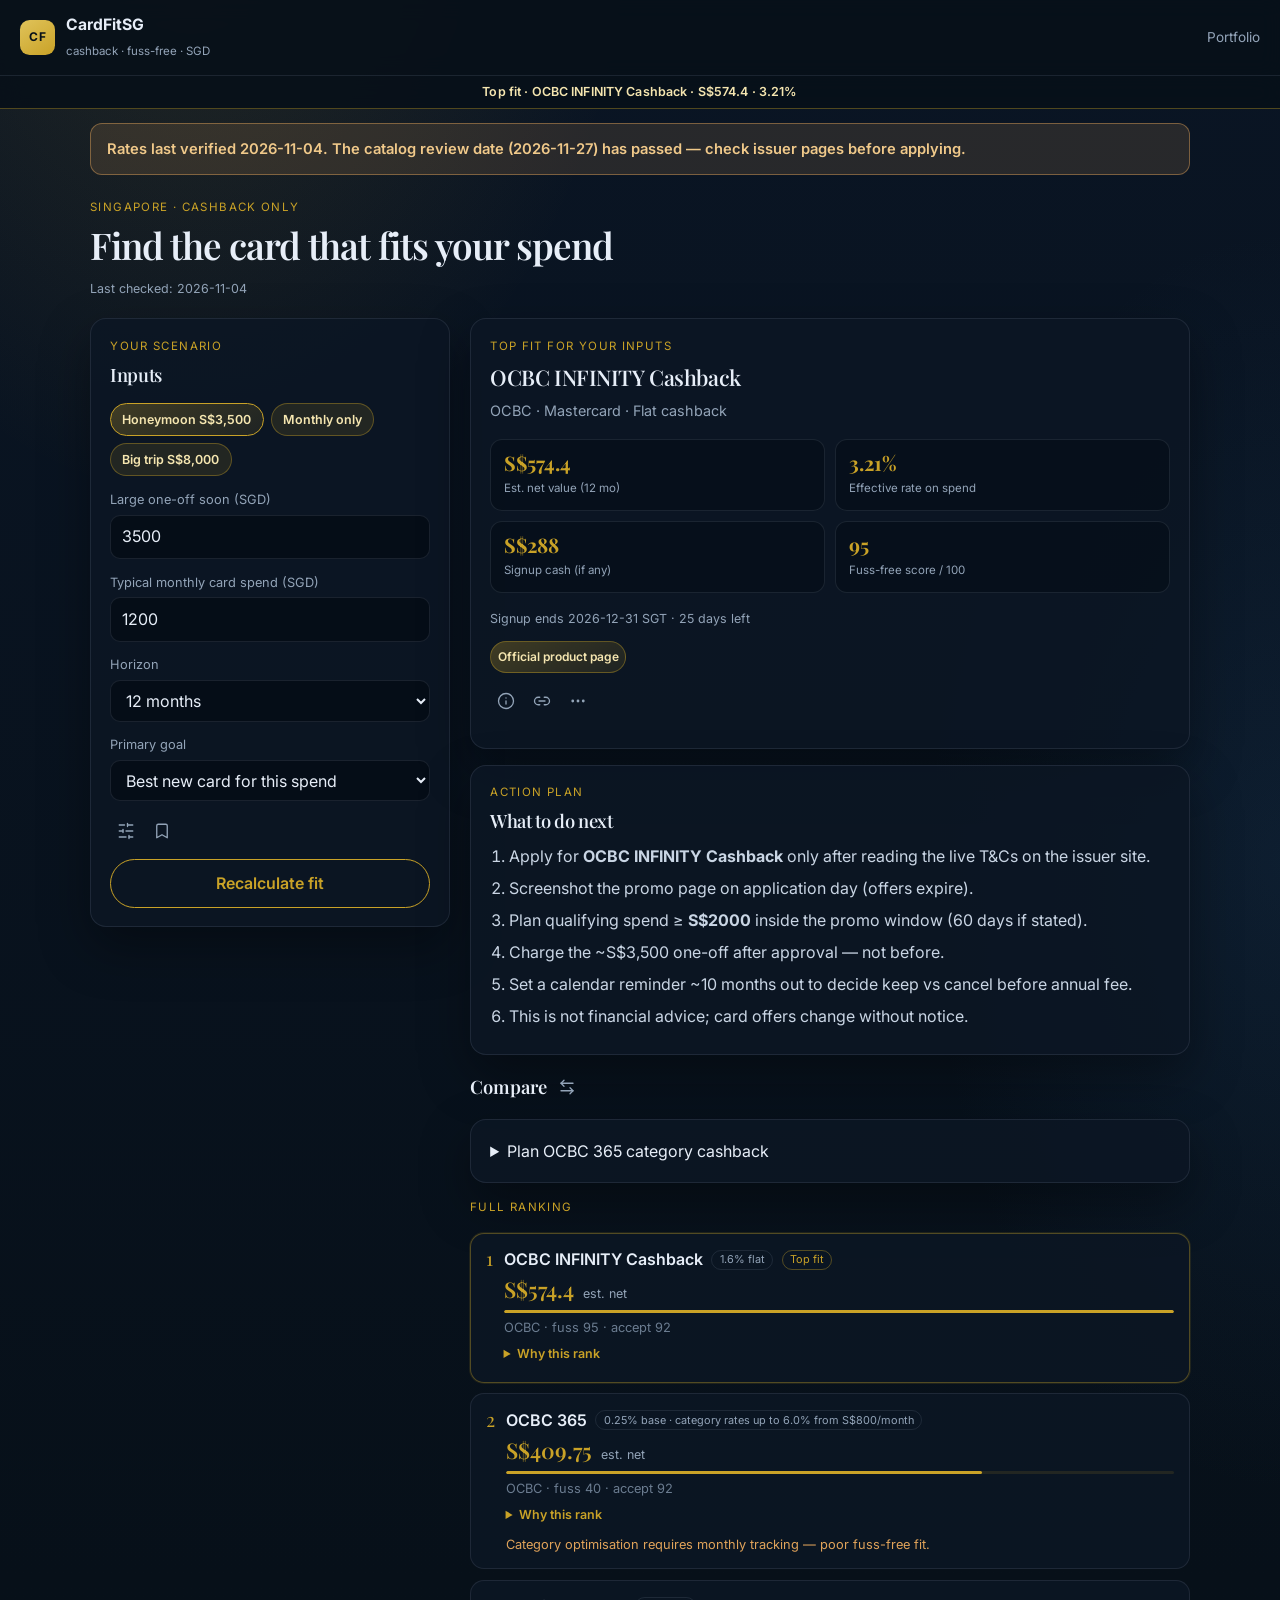
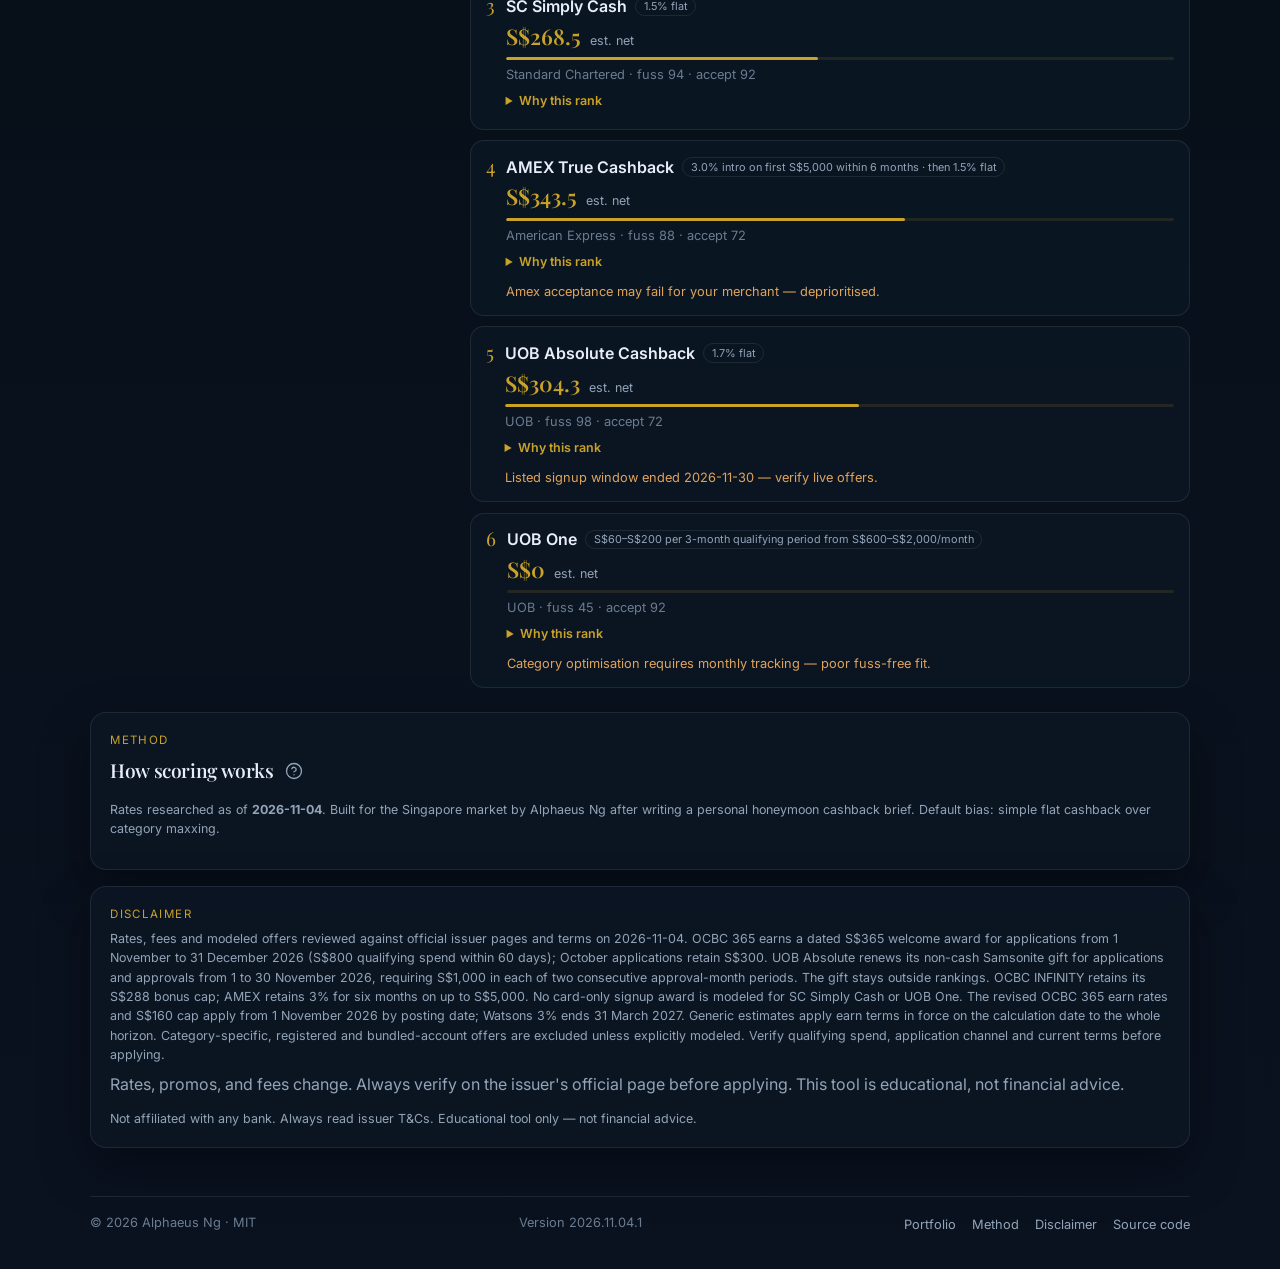
==== commit bf1d108f: "Refresh November offers and date OCBC welcome cash" ====
--- a/index.html
+++ b/index.html
@@ -18,8 +18,8 @@
   <link rel="preconnect" href="https://fonts.googleapis.com" />
   <link rel="preconnect" href="https://fonts.gstatic.com" crossorigin />
   <link href="https://fonts.googleapis.com/css2?family=Inter:wght@400;500;600;700&family=Playfair+Display:wght@500;600&display=swap" rel="stylesheet" />
-  <link id="catalog-preload" rel="preload" href="data/cards.json?v=2026.10.17.1" as="fetch" crossorigin />
-  <link rel="stylesheet" href="css/style.css?v=2026.10.17.1" />
+  <link id="catalog-preload" rel="preload" href="data/cards.json?v=2026.11.04.1" as="fetch" crossorigin />
+  <link rel="stylesheet" href="css/style.css?v=2026.11.04.1" />
 </head>
 <body>
   <a class="skip" href="#main">Skip to calculator</a>
@@ -275,11 +275,11 @@
     </span>
   </footer>
 
-  <script src="https://alphaeusng.github.io/js/kofi-support.js?v=2026.10.17.1" data-auto-footer defer></script>
-  <script src="js/version.js?v=2026.10.17.1"></script>
-  <script src="js/engine.js?v=2026.10.17.1"></script>
-  <script src="js/scenario.js?v=2026.10.17.1"></script>
-  <script src="js/category-planner.js?v=2026.10.17.1"></script>
-  <script src="js/app.js?v=2026.10.17.1"></script>
+  <script src="https://alphaeusng.github.io/js/kofi-support.js?v=2026.11.04.1" data-auto-footer defer></script>
+  <script src="js/version.js?v=2026.11.04.1"></script>
+  <script src="js/engine.js?v=2026.11.04.1"></script>
+  <script src="js/scenario.js?v=2026.11.04.1"></script>
+  <script src="js/category-planner.js?v=2026.11.04.1"></script>
+  <script src="js/app.js?v=2026.11.04.1"></script>
 </body>
 </html>
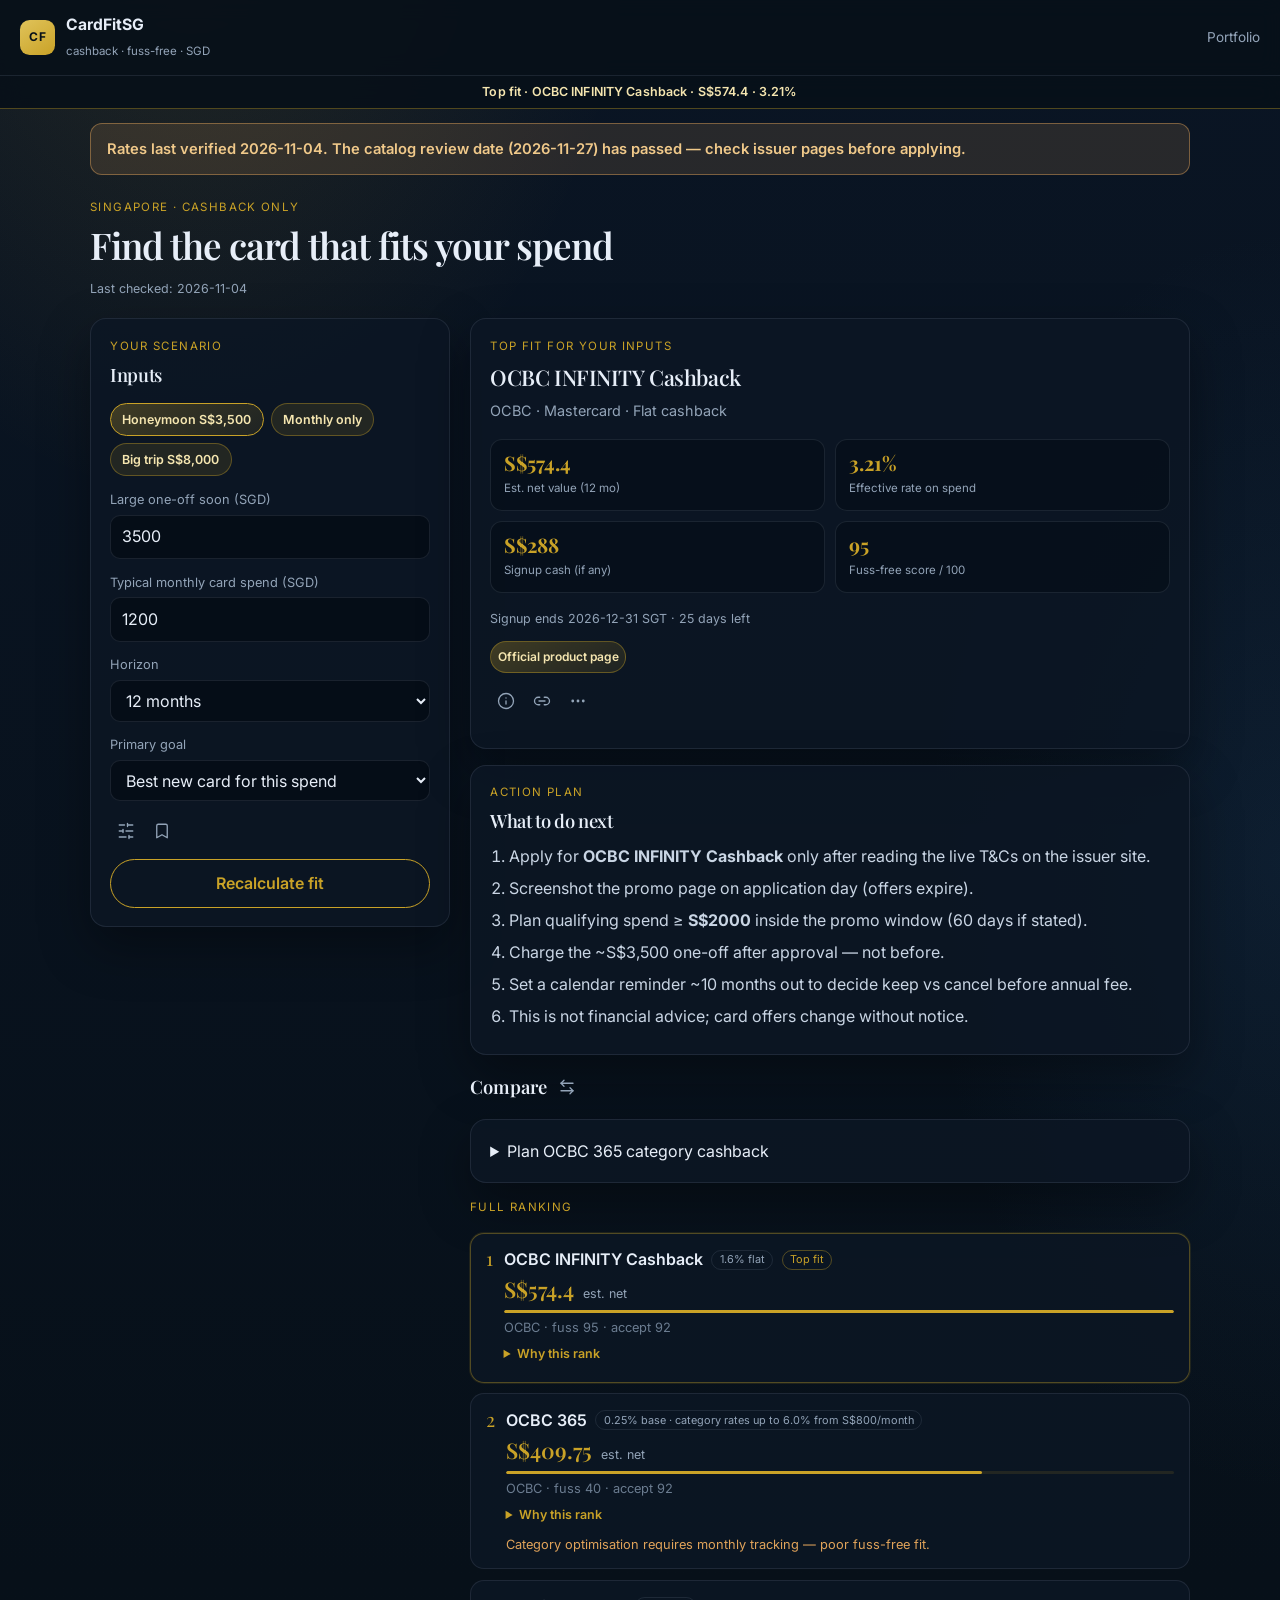
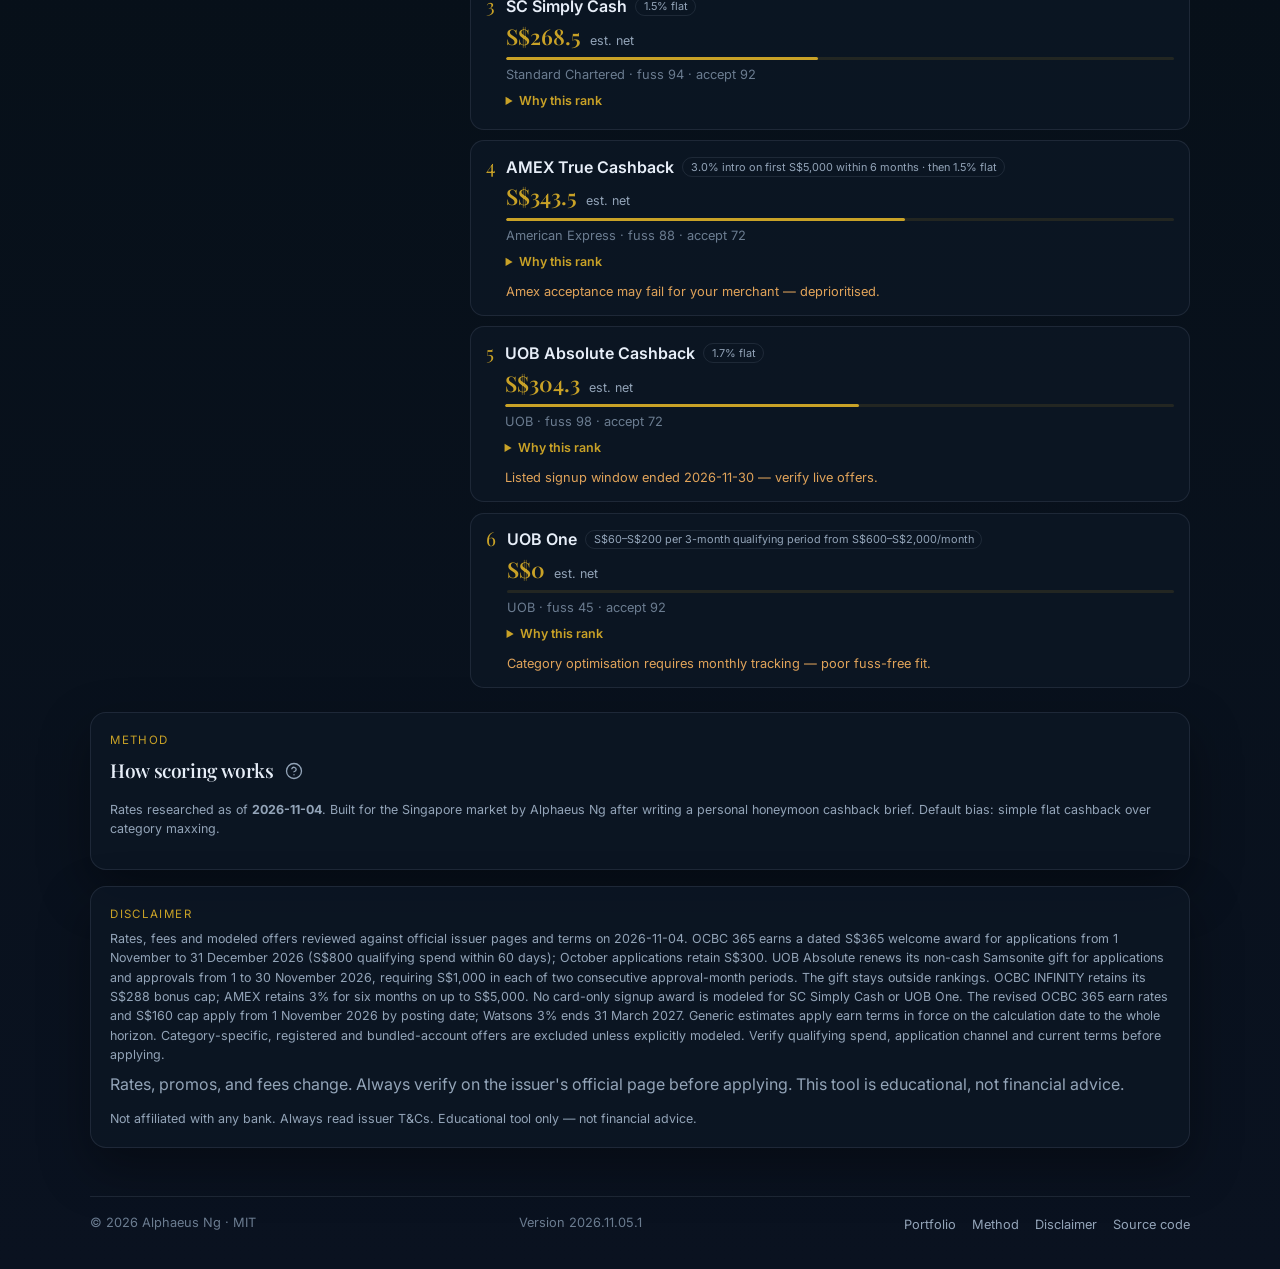
==== commit 9b304c8a: "Preserve composed Escape in offer tools" ====
--- a/index.html
+++ b/index.html
@@ -18,8 +18,8 @@
   <link rel="preconnect" href="https://fonts.googleapis.com" />
   <link rel="preconnect" href="https://fonts.gstatic.com" crossorigin />
   <link href="https://fonts.googleapis.com/css2?family=Inter:wght@400;500;600;700&family=Playfair+Display:wght@500;600&display=swap" rel="stylesheet" />
-  <link id="catalog-preload" rel="preload" href="data/cards.json?v=2026.11.04.1" as="fetch" crossorigin />
-  <link rel="stylesheet" href="css/style.css?v=2026.11.04.1" />
+  <link id="catalog-preload" rel="preload" href="data/cards.json?v=2026.11.05.1" as="fetch" crossorigin />
+  <link rel="stylesheet" href="css/style.css?v=2026.11.05.1" />
 </head>
 <body>
   <a class="skip" href="#main">Skip to calculator</a>
@@ -275,11 +275,11 @@
     </span>
   </footer>
 
-  <script src="https://alphaeusng.github.io/js/kofi-support.js?v=2026.11.04.1" data-auto-footer defer></script>
-  <script src="js/version.js?v=2026.11.04.1"></script>
-  <script src="js/engine.js?v=2026.11.04.1"></script>
-  <script src="js/scenario.js?v=2026.11.04.1"></script>
-  <script src="js/category-planner.js?v=2026.11.04.1"></script>
-  <script src="js/app.js?v=2026.11.04.1"></script>
+  <script src="https://alphaeusng.github.io/js/kofi-support.js?v=2026.11.05.1" data-auto-footer defer></script>
+  <script src="js/version.js?v=2026.11.05.1"></script>
+  <script src="js/engine.js?v=2026.11.05.1"></script>
+  <script src="js/scenario.js?v=2026.11.05.1"></script>
+  <script src="js/category-planner.js?v=2026.11.05.1"></script>
+  <script src="js/app.js?v=2026.11.05.1"></script>
 </body>
 </html>
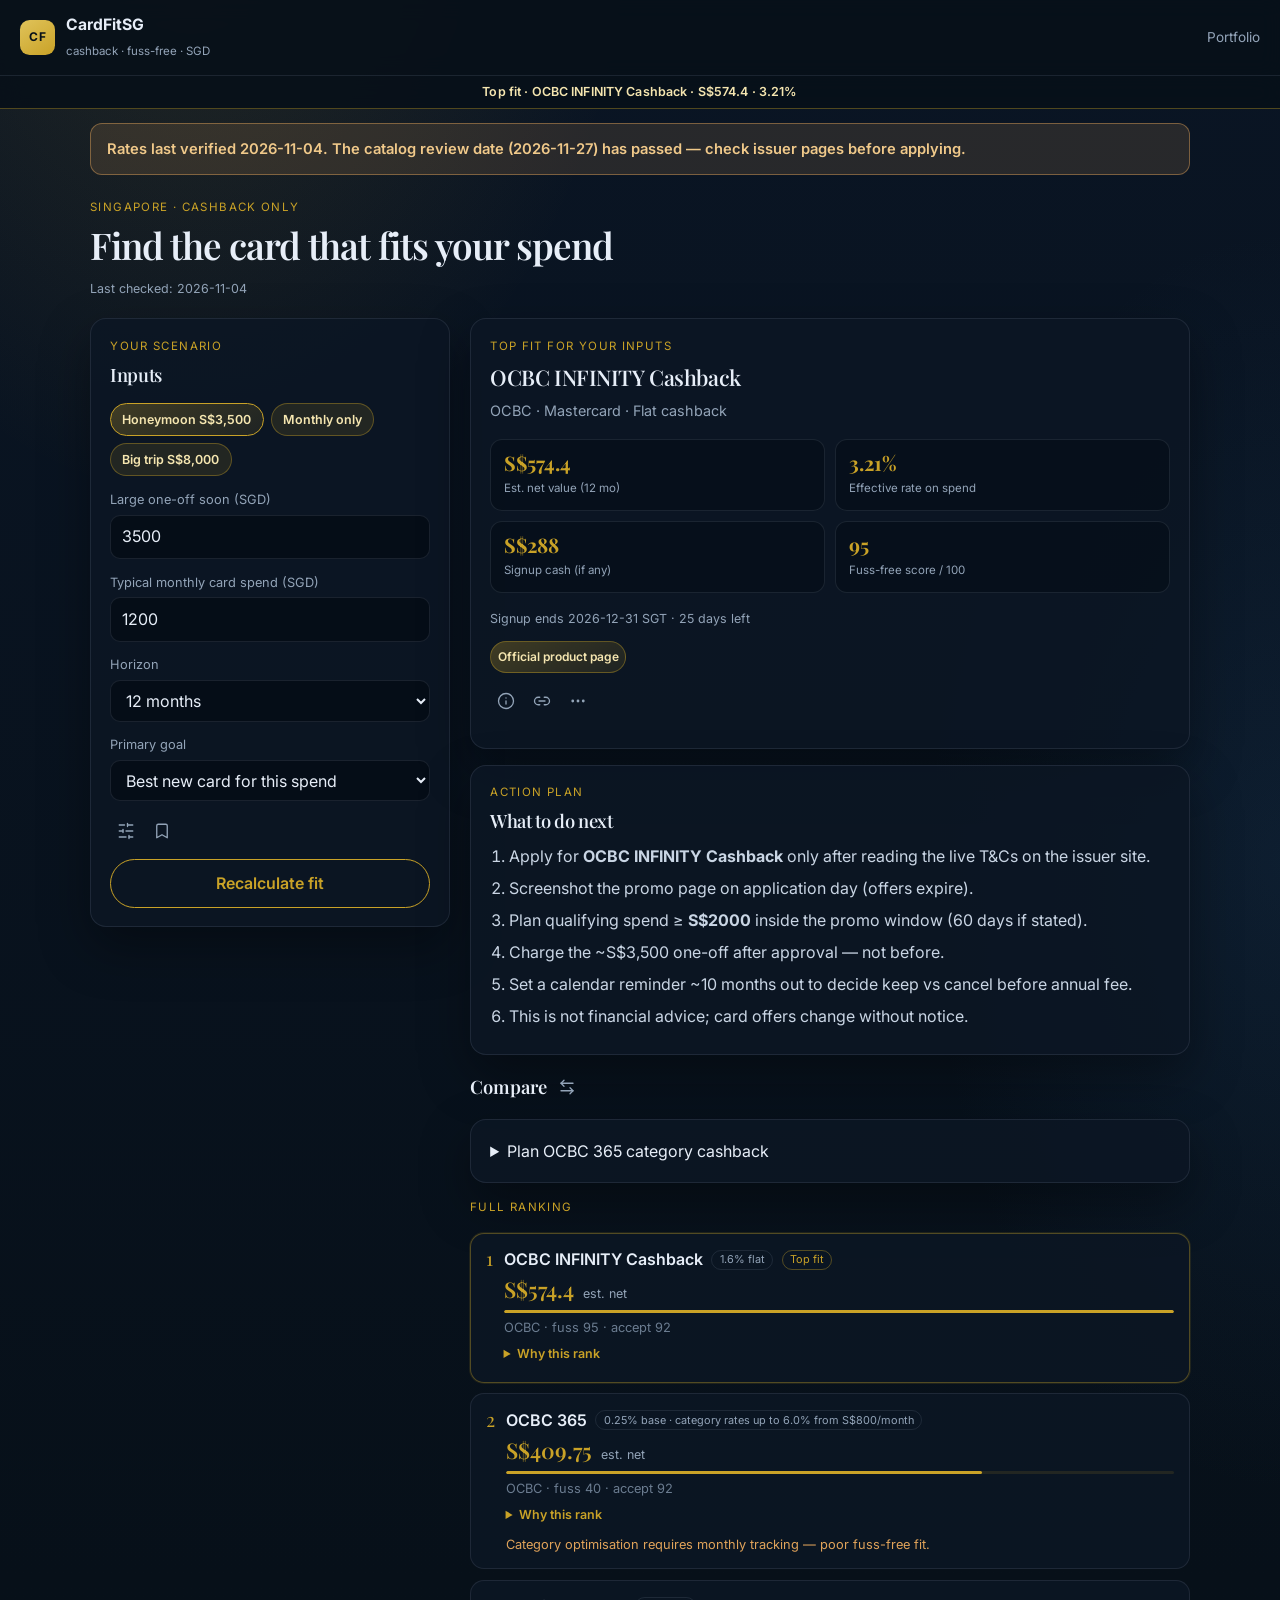
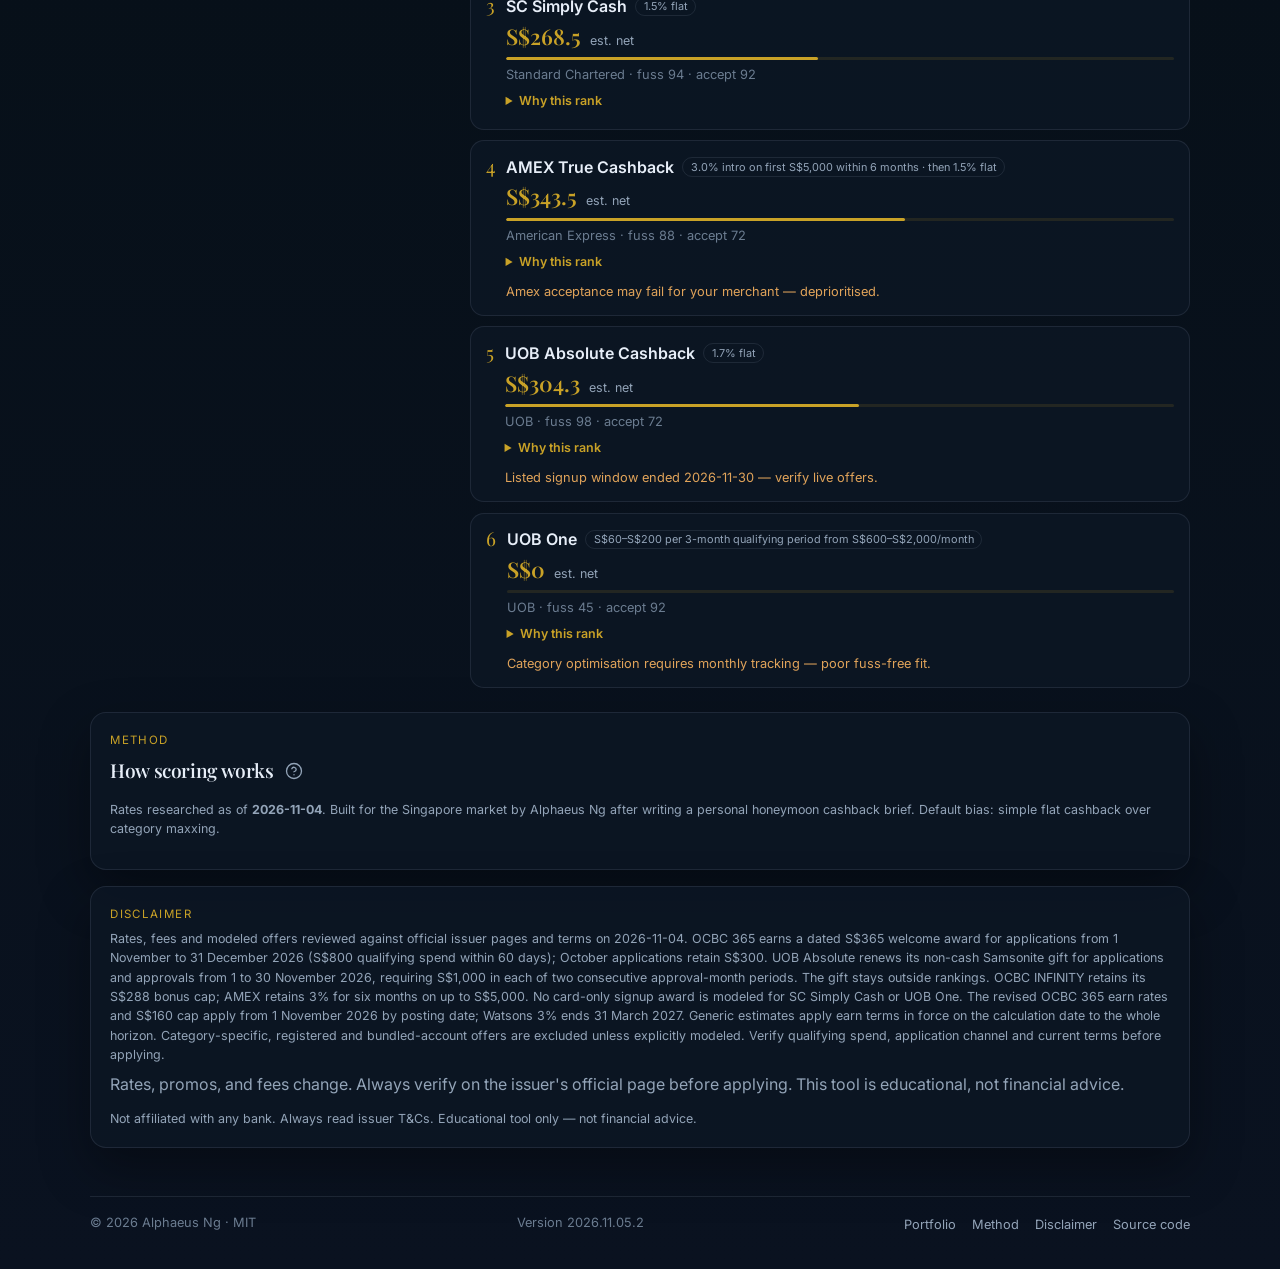
==== commit f46ef10f: "Clear comparison copy recovery before retrying" ====
--- a/index.html
+++ b/index.html
@@ -18,8 +18,8 @@
   <link rel="preconnect" href="https://fonts.googleapis.com" />
   <link rel="preconnect" href="https://fonts.gstatic.com" crossorigin />
   <link href="https://fonts.googleapis.com/css2?family=Inter:wght@400;500;600;700&family=Playfair+Display:wght@500;600&display=swap" rel="stylesheet" />
-  <link id="catalog-preload" rel="preload" href="data/cards.json?v=2026.11.05.1" as="fetch" crossorigin />
-  <link rel="stylesheet" href="css/style.css?v=2026.11.05.1" />
+  <link id="catalog-preload" rel="preload" href="data/cards.json?v=2026.11.05.2" as="fetch" crossorigin />
+  <link rel="stylesheet" href="css/style.css?v=2026.11.05.2" />
 </head>
 <body>
   <a class="skip" href="#main">Skip to calculator</a>
@@ -275,11 +275,11 @@
     </span>
   </footer>
 
-  <script src="https://alphaeusng.github.io/js/kofi-support.js?v=2026.11.05.1" data-auto-footer defer></script>
-  <script src="js/version.js?v=2026.11.05.1"></script>
-  <script src="js/engine.js?v=2026.11.05.1"></script>
-  <script src="js/scenario.js?v=2026.11.05.1"></script>
-  <script src="js/category-planner.js?v=2026.11.05.1"></script>
-  <script src="js/app.js?v=2026.11.05.1"></script>
+  <script src="https://alphaeusng.github.io/js/kofi-support.js?v=2026.11.05.2" data-auto-footer defer></script>
+  <script src="js/version.js?v=2026.11.05.2"></script>
+  <script src="js/engine.js?v=2026.11.05.2"></script>
+  <script src="js/scenario.js?v=2026.11.05.2"></script>
+  <script src="js/category-planner.js?v=2026.11.05.2"></script>
+  <script src="js/app.js?v=2026.11.05.2"></script>
 </body>
 </html>
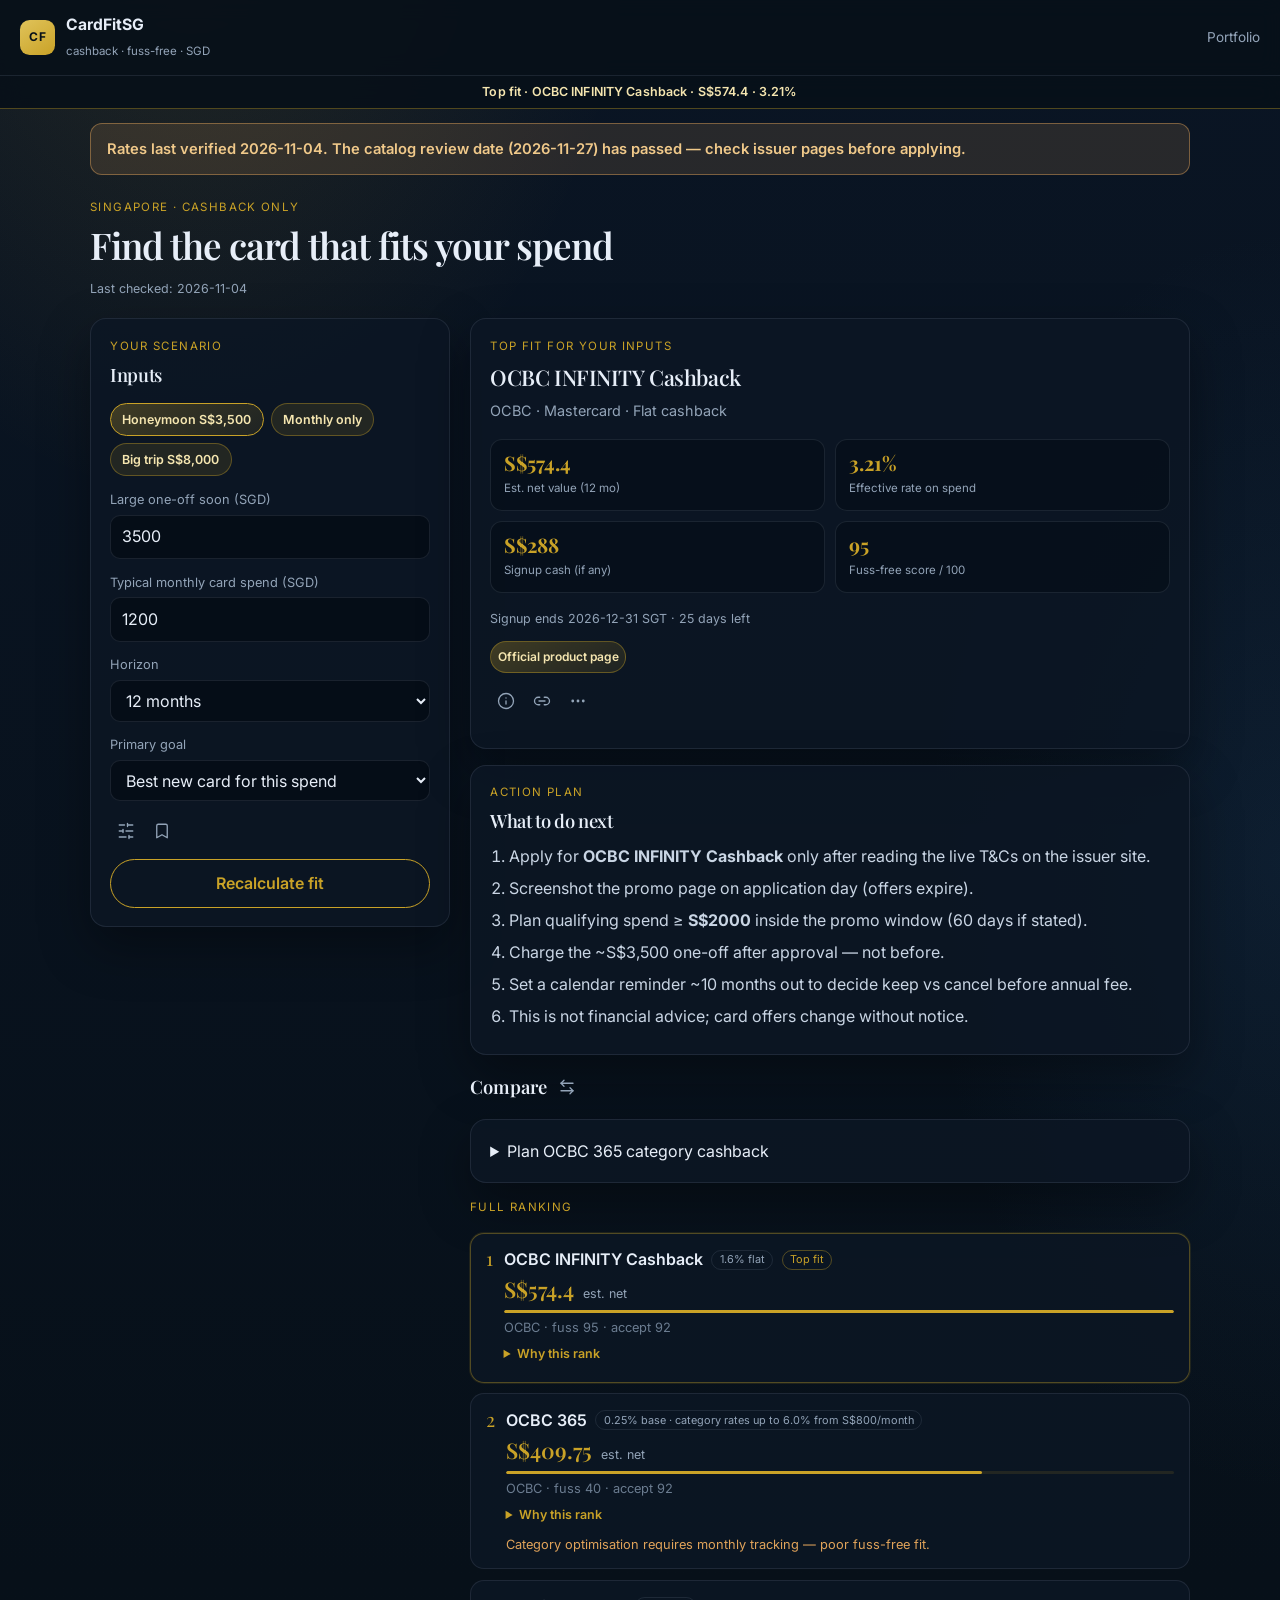
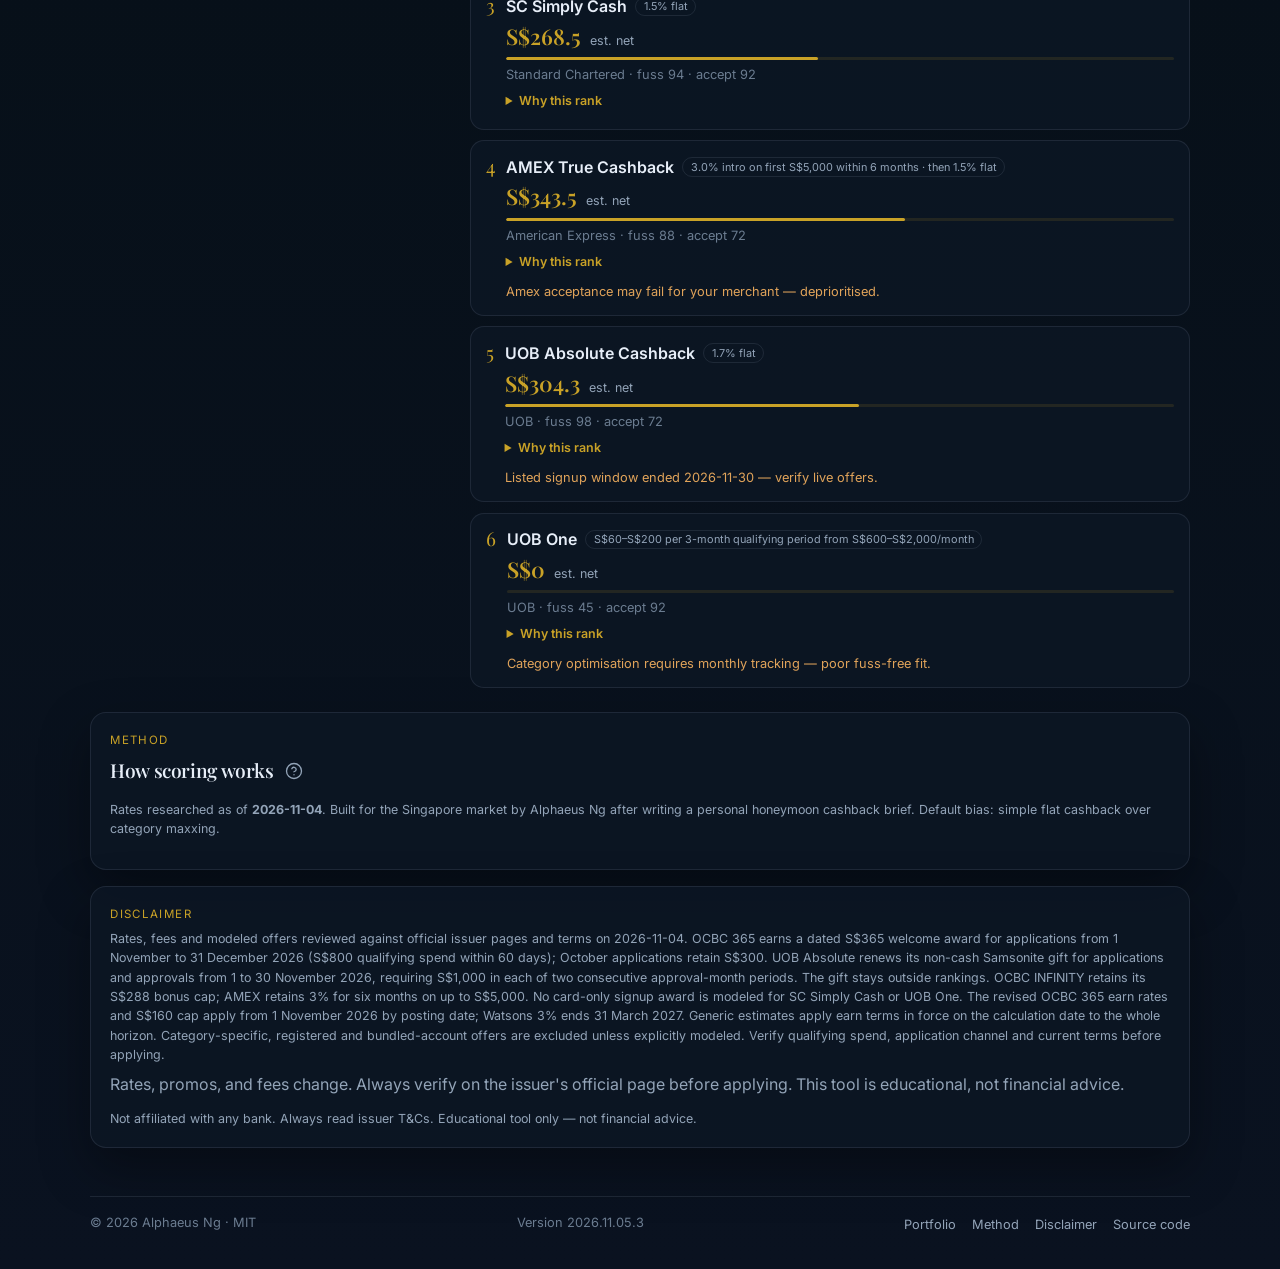
==== commit 2169deaf: "Ignore unsupported saved spending horizons" ====
--- a/index.html
+++ b/index.html
@@ -18,8 +18,8 @@
   <link rel="preconnect" href="https://fonts.googleapis.com" />
   <link rel="preconnect" href="https://fonts.gstatic.com" crossorigin />
   <link href="https://fonts.googleapis.com/css2?family=Inter:wght@400;500;600;700&family=Playfair+Display:wght@500;600&display=swap" rel="stylesheet" />
-  <link id="catalog-preload" rel="preload" href="data/cards.json?v=2026.11.05.2" as="fetch" crossorigin />
-  <link rel="stylesheet" href="css/style.css?v=2026.11.05.2" />
+  <link id="catalog-preload" rel="preload" href="data/cards.json?v=2026.11.05.3" as="fetch" crossorigin />
+  <link rel="stylesheet" href="css/style.css?v=2026.11.05.3" />
 </head>
 <body>
   <a class="skip" href="#main">Skip to calculator</a>
@@ -275,11 +275,11 @@
     </span>
   </footer>
 
-  <script src="https://alphaeusng.github.io/js/kofi-support.js?v=2026.11.05.2" data-auto-footer defer></script>
-  <script src="js/version.js?v=2026.11.05.2"></script>
-  <script src="js/engine.js?v=2026.11.05.2"></script>
-  <script src="js/scenario.js?v=2026.11.05.2"></script>
-  <script src="js/category-planner.js?v=2026.11.05.2"></script>
-  <script src="js/app.js?v=2026.11.05.2"></script>
+  <script src="https://alphaeusng.github.io/js/kofi-support.js?v=2026.11.05.3" data-auto-footer defer></script>
+  <script src="js/version.js?v=2026.11.05.3"></script>
+  <script src="js/engine.js?v=2026.11.05.3"></script>
+  <script src="js/scenario.js?v=2026.11.05.3"></script>
+  <script src="js/category-planner.js?v=2026.11.05.3"></script>
+  <script src="js/app.js?v=2026.11.05.3"></script>
 </body>
 </html>
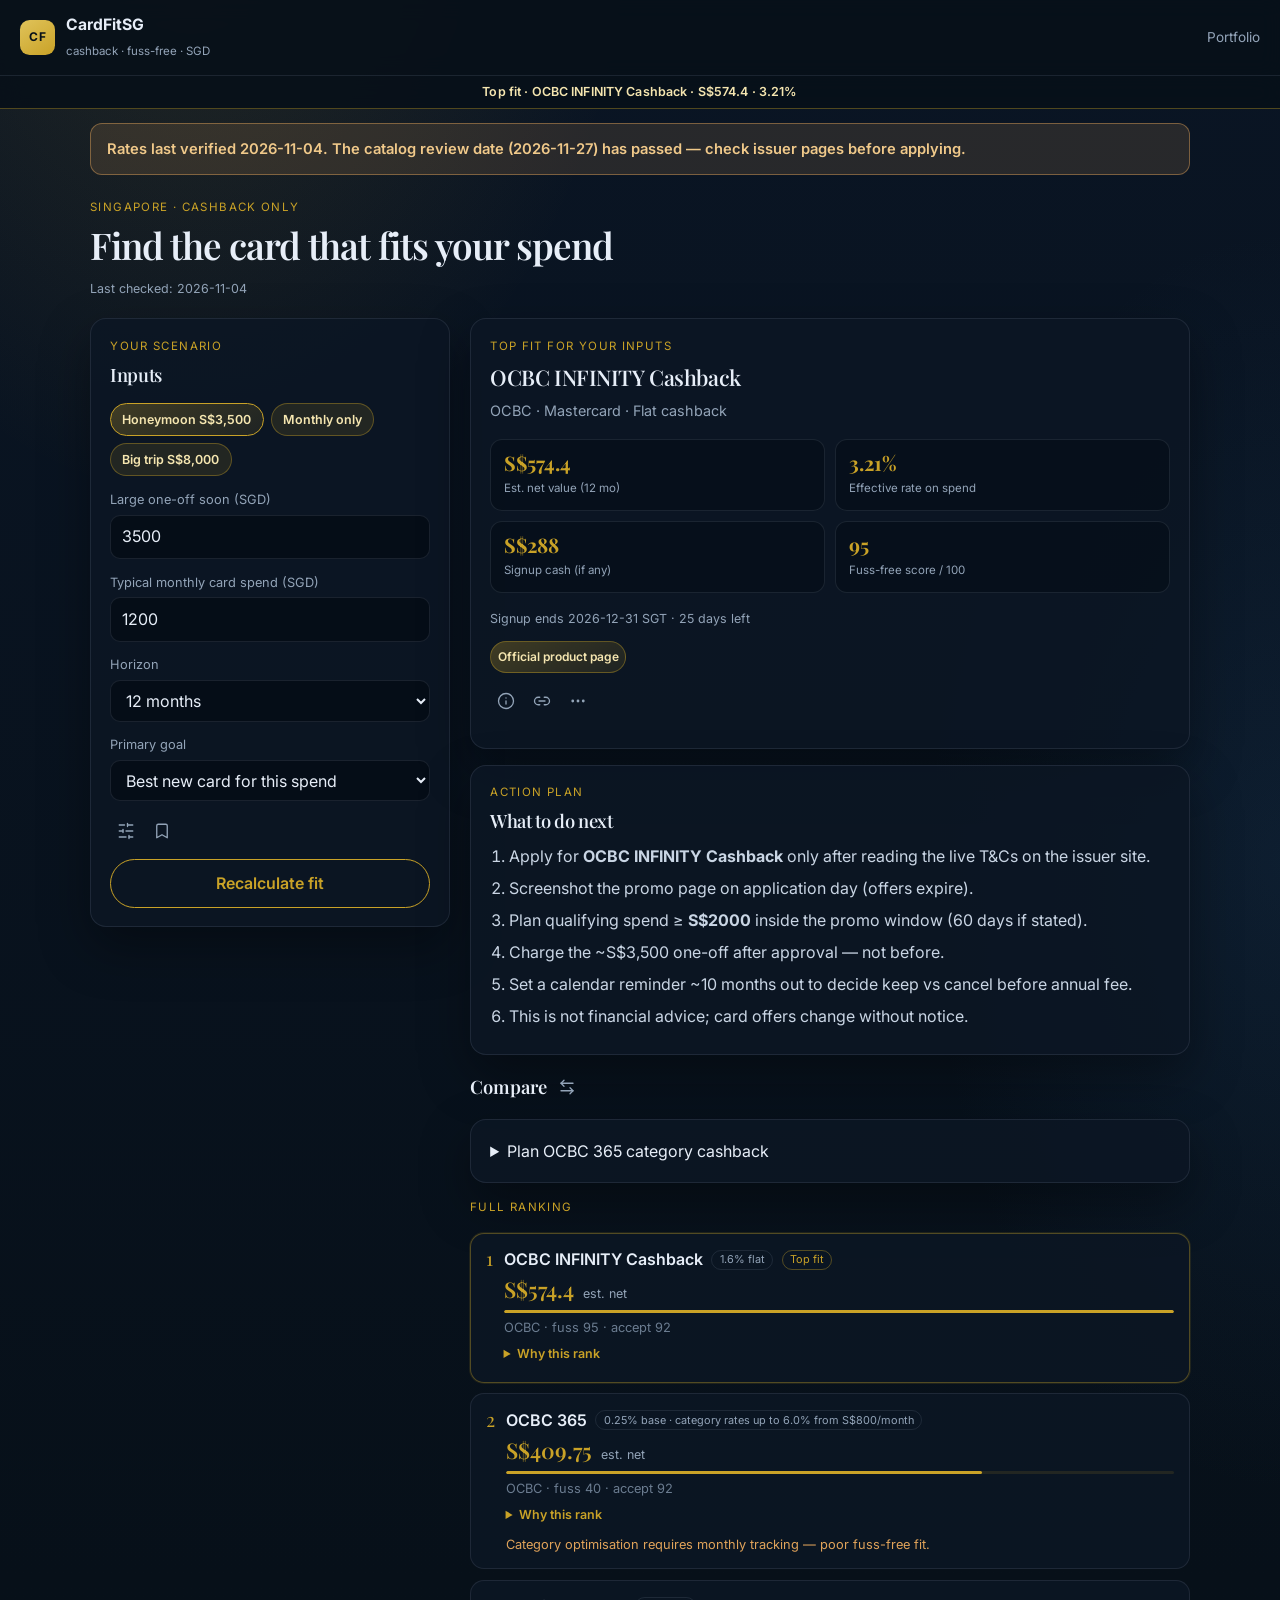
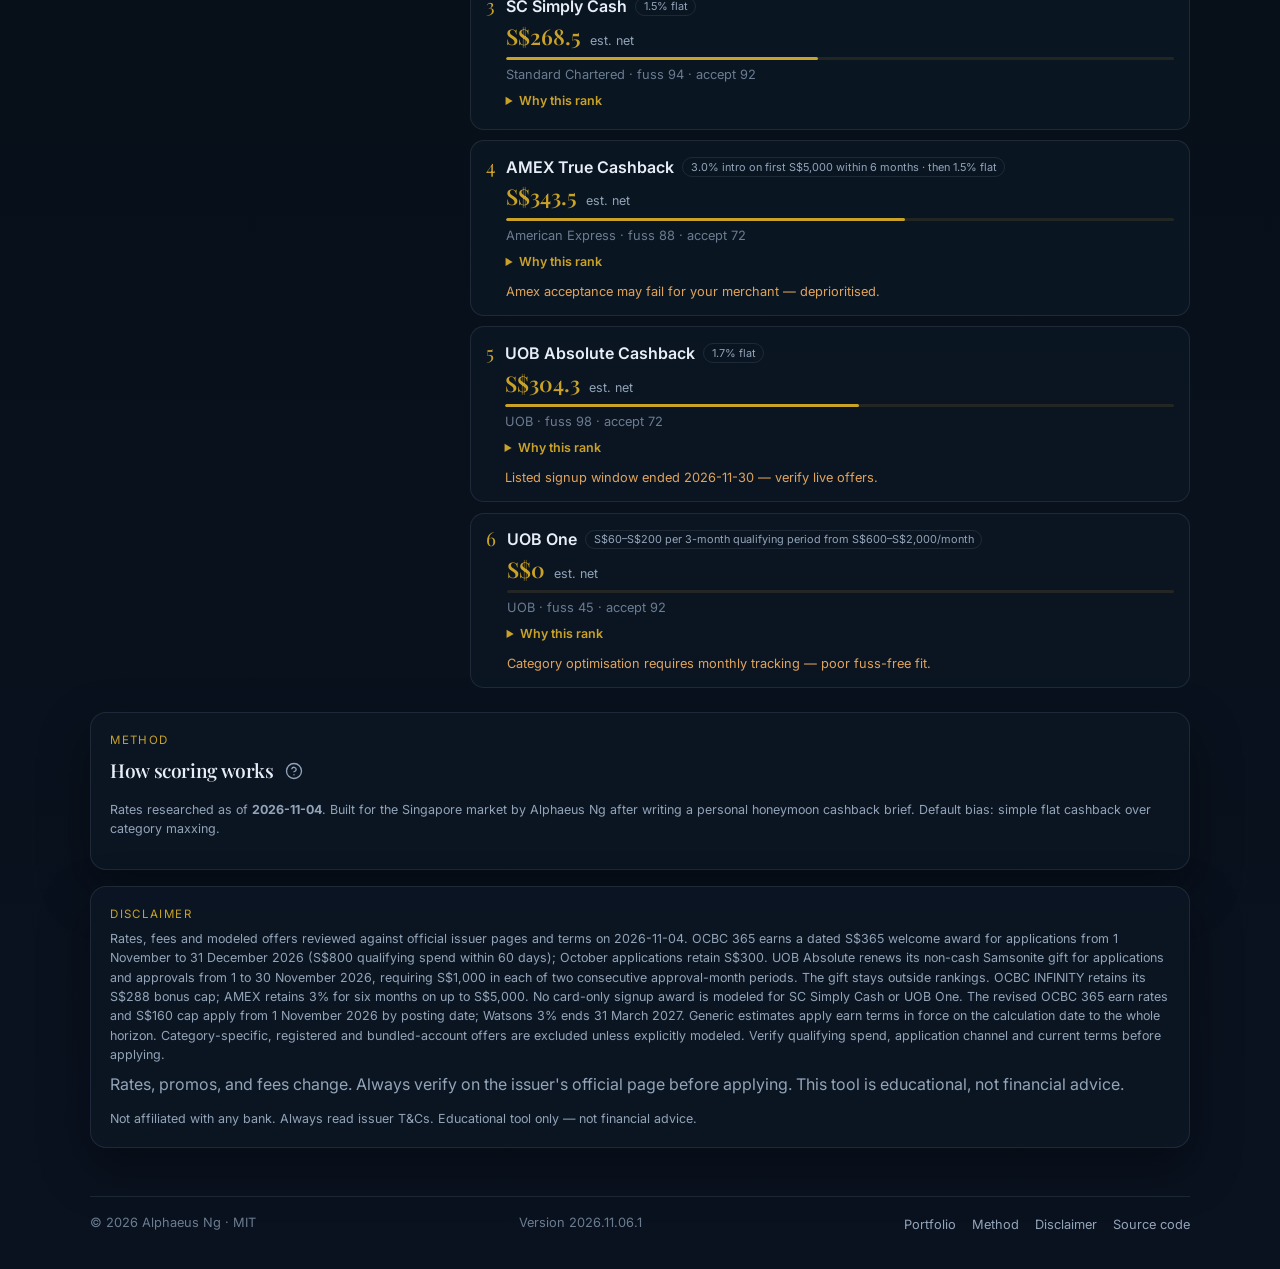
==== commit b26c9874: "Save named spending scenarios with Enter" ====
--- a/index.html
+++ b/index.html
@@ -18,8 +18,8 @@
   <link rel="preconnect" href="https://fonts.googleapis.com" />
   <link rel="preconnect" href="https://fonts.gstatic.com" crossorigin />
   <link href="https://fonts.googleapis.com/css2?family=Inter:wght@400;500;600;700&family=Playfair+Display:wght@500;600&display=swap" rel="stylesheet" />
-  <link id="catalog-preload" rel="preload" href="data/cards.json?v=2026.11.05.3" as="fetch" crossorigin />
-  <link rel="stylesheet" href="css/style.css?v=2026.11.05.3" />
+  <link id="catalog-preload" rel="preload" href="data/cards.json?v=2026.11.06.1" as="fetch" crossorigin />
+  <link rel="stylesheet" href="css/style.css?v=2026.11.06.1" />
 </head>
 <body>
   <a class="skip" href="#main">Skip to calculator</a>
@@ -275,11 +275,11 @@
     </span>
   </footer>
 
-  <script src="https://alphaeusng.github.io/js/kofi-support.js?v=2026.11.05.3" data-auto-footer defer></script>
-  <script src="js/version.js?v=2026.11.05.3"></script>
-  <script src="js/engine.js?v=2026.11.05.3"></script>
-  <script src="js/scenario.js?v=2026.11.05.3"></script>
-  <script src="js/category-planner.js?v=2026.11.05.3"></script>
-  <script src="js/app.js?v=2026.11.05.3"></script>
+  <script src="https://alphaeusng.github.io/js/kofi-support.js?v=2026.11.06.1" data-auto-footer defer></script>
+  <script src="js/version.js?v=2026.11.06.1"></script>
+  <script src="js/engine.js?v=2026.11.06.1"></script>
+  <script src="js/scenario.js?v=2026.11.06.1"></script>
+  <script src="js/category-planner.js?v=2026.11.06.1"></script>
+  <script src="js/app.js?v=2026.11.06.1"></script>
 </body>
 </html>
